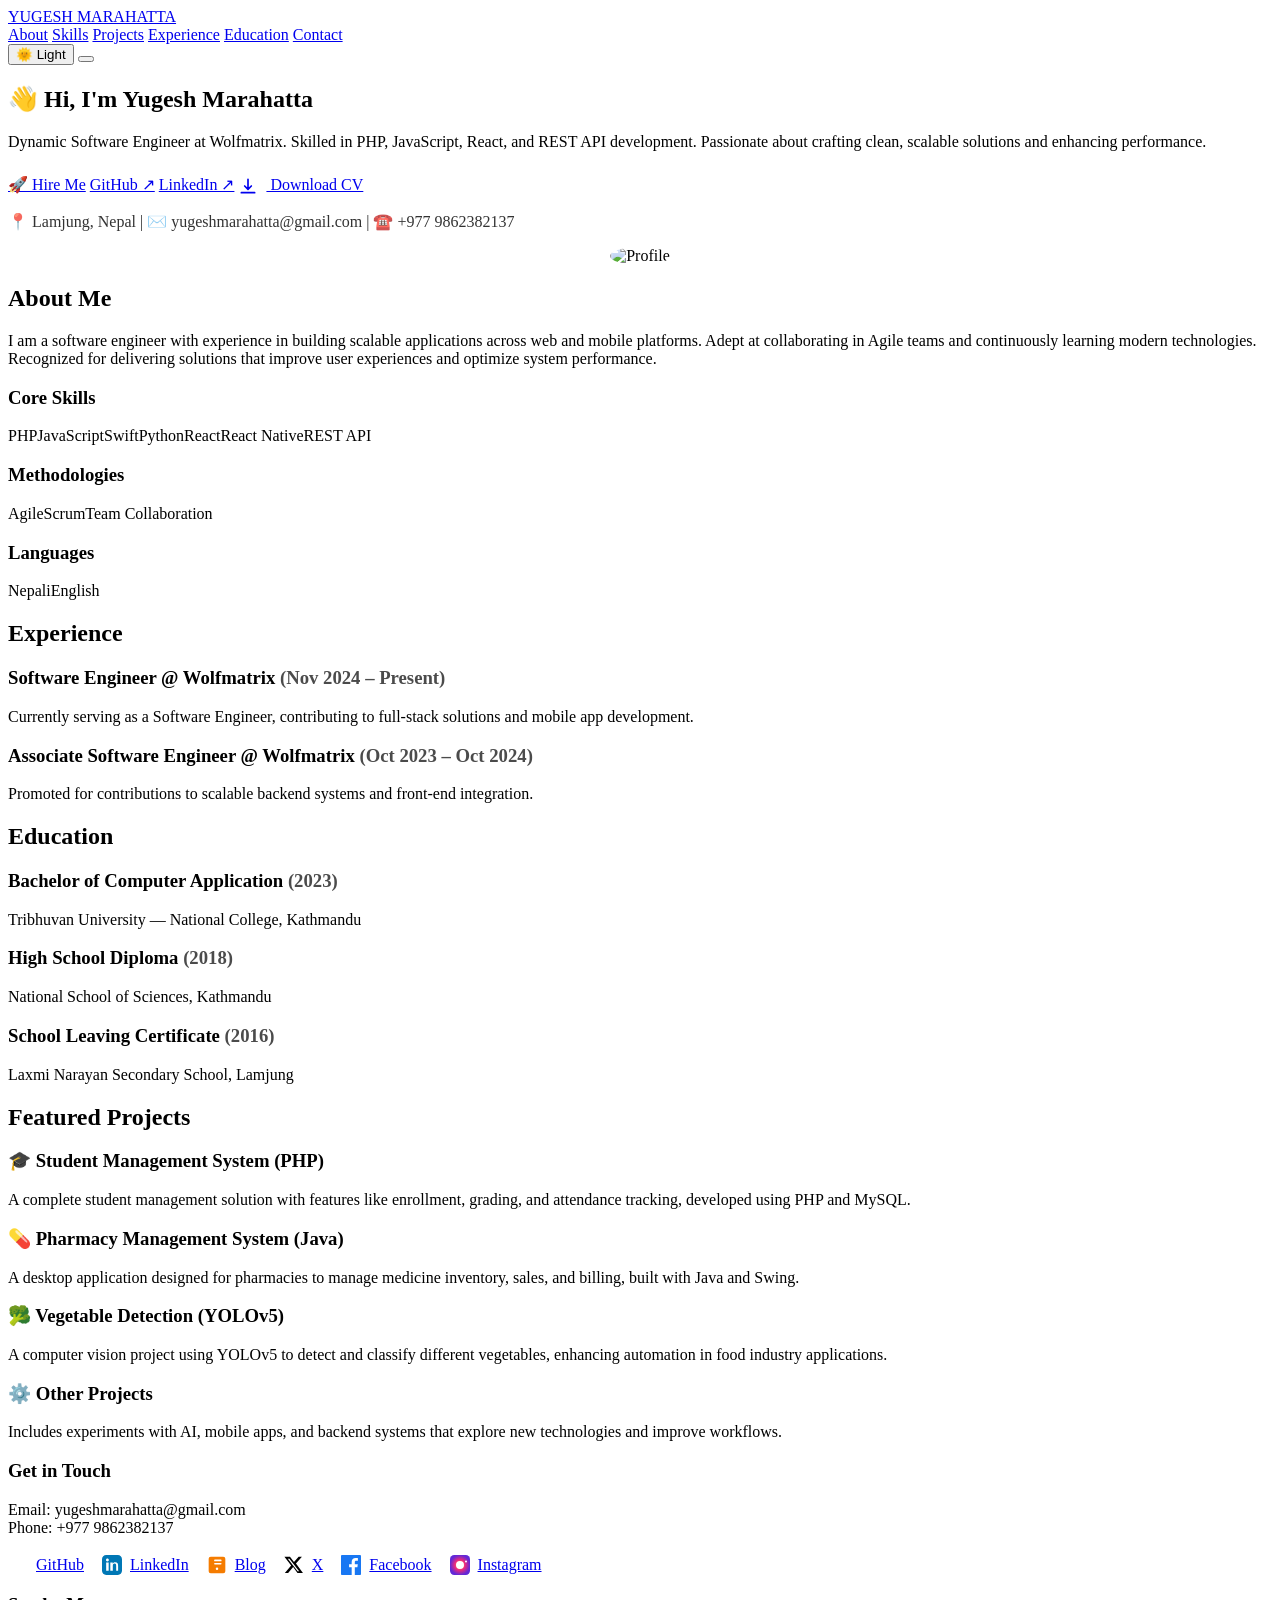
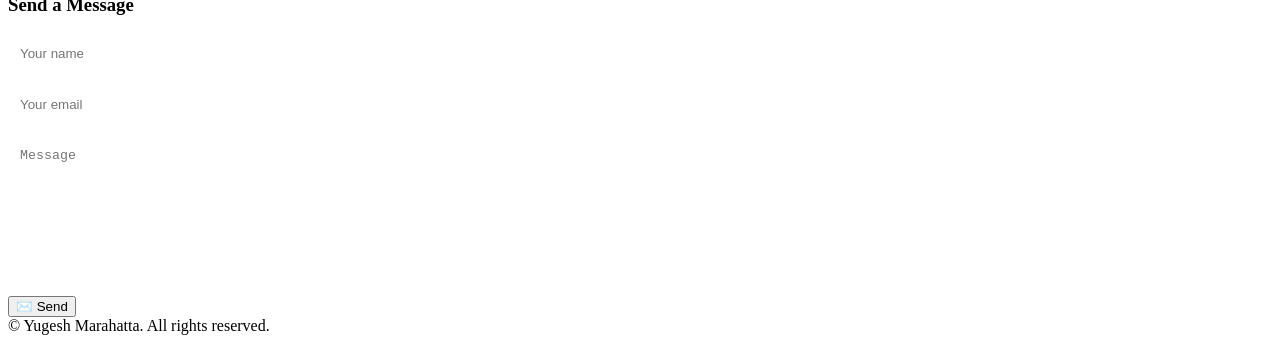
==== index.html @ e6e0b8db "CV adn Github changes" ====
<!DOCTYPE html>
<html lang="en">
<head>
  <meta charset="UTF-8" />
  <meta name="viewport" content="width=device-width, initial-scale=1" />
  <title>Yugesh Marahatta — Software Engineer</title>
  <meta name="description" content="Portfolio of Yugesh Marahatta, Full‑Stack Software Engineer from Nepal. Showcasing skills, experience, projects, and achievements." />
  <link href="assets/css/style.css" rel="stylesheet">
  <link rel="icon" href="assets/img/favicon.png" type="image/png">
  <style>
    .github-icon path {
      fill: white;
    }
    body.light .github-icon path {
      fill: #181717;
    }
  </style>
  <link href="https://fonts.googleapis.com/css2?family=Poppins:wght@400;600;700;800&display=swap" rel="stylesheet">
</head>
<body>
  <header>
    <div class="container nav">
      <a class="brand" href="#home">YUGESH<span> MARAHATTA</span></a>
      <nav id="mainNav">
        <a href="#about">About</a>
        <a href="#skills">Skills</a>
        <a href="#projects">Projects</a>
        <a href="#experience">Experience</a>
        <a href="#education">Education</a>
        <a href="#contact">Contact</a>
      </nav>
      <button id="modeToggle" class="toggle-btn"><span id="modeIcon">🌞</span> <span id="modeLabel">Light</span></button>
      <button id="hamburger" class="hamburger" aria-label="Menu">
        <span></span><span></span><span></span>
      </button>
    </div>
  </header>

  <!-- HERO -->
  <section id="home">
    <div class="container grid cols-2">
      <div class="reveal">
        <h1><span class="wave">👋</span> Hi, I'm <span style="color:var(--primary)">Yugesh Marahatta</span></h1>
          <p class="lead">Dynamic Software Engineer at Wolfmatrix. Skilled in PHP, JavaScript, React, and REST API development. Passionate about crafting clean, scalable solutions and enhancing performance.</p>
          <div style="margin-top:24px">
            <a class="btn" href="#contact">🚀 Hire Me</a>
            <a class="btn outline" href="https://github.com/yugeshmarahatta" target="_blank">GitHub ↗</a>
            <a class="btn outline" href="https://www.linkedin.com/in/yugesh-marahatta-84b427201" target="_blank">LinkedIn ↗</a>
              <a class="btn download-cv" href="assets/Yugesh_Marahatta_CV.pdf" target="_blank" rel="noopener noreferrer">
                  <svg width="20" height="20" viewBox="0 0 24 24" fill="none" style="margin-right:8px;vertical-align:middle;" xmlns="http://www.w3.org/2000/svg"><path d="M12 16V4M12 16L8 12M12 16L16 12M4 20H20" stroke="currentColor" stroke-width="2" stroke-linecap="round" stroke-linejoin="round"/></svg>
                  Download CV
                </a>
          </div>
          <p style="margin-top:16px;opacity:.8">📍 Lamjung, Nepal | ✉️ yugeshmarahatta@gmail.com | ☎️ +977 9862382137</p>
        </div>
        <div class="reveal float" style="align-self:center;text-align:center">
          <img src="assets/img/yugesh_pp.png" alt="Profile" style="border-radius:50%;max-width:260px">
        </div>
      </div>
    </section>
    <!-- ABOUT -->
    <section id="about" class="alt reveal">
      <div class="container">
        <h2>About Me</h2>
        <p>I am a software engineer with experience in building scalable applications across web and mobile platforms. Adept at collaborating in Agile teams and continuously learning modern technologies. Recognized for delivering solutions that improve user experiences and optimize system performance.</p>
      </div>
    </section>
    <!-- SKILLS -->
    <section id="skills" class="reveal">
      <div class="container grid cols-3">
        <div class="card pad">
          <h3>Core Skills</h3>
          <p><span class="chip">PHP</span><span class="chip">JavaScript</span><span class="chip">Swift</span><span class="chip">Python</span><span class="chip">React</span><span class="chip">React Native</span><span class="chip">REST API</span></p>
        </div>
        <div class="card pad">
          <h3>Methodologies</h3>
          <p><span class="chip">Agile</span><span class="chip">Scrum</span><span class="chip">Team Collaboration</span></p>
        </div>
        <div class="card pad">
          <h3>Languages</h3>
          <p><span class="chip">Nepali</span><span class="chip">English</span></p>
        </div>
      </div>
    </section>
    <!-- EXPERIENCE -->
    <section id="experience" class="reveal">
      <div class="container">
        <h2>Experience</h2>
        <div class="timeline">
          <div class="titem card pad">
            <h3>Software Engineer @ Wolfmatrix <span style="opacity:.7">(Nov 2024 – Present)</span></h3>
            <p>Currently serving as a Software Engineer, contributing to full‑stack solutions and mobile app development.</p>
          </div>
          <div class="titem card pad">
            <h3>Associate Software Engineer @ Wolfmatrix <span style="opacity:.7">(Oct 2023 – Oct 2024)</span></h3>
            <p>Promoted for contributions to scalable backend systems and front‑end integration.</p>
          </div>
        </div>
      </div>
    </section>
    <!-- EDUCATION -->
    <section id="education" class="alt reveal">
      <div class="container">
        <h2>Education</h2>
        <div class="timeline">
          <div class="titem card pad">
            <h3>Bachelor of Computer Application <span style="opacity:.7">(2023)</span></h3>
            <p>Tribhuvan University — National College, Kathmandu</p>
          </div>
          <div class="titem card pad">
            <h3>High School Diploma <span style="opacity:.7">(2018)</span></h3>
            <p>National School of Sciences, Kathmandu</p>
          </div>
          <div class="titem card pad">
            <h3>School Leaving Certificate <span style="opacity:.7">(2016)</span></h3>
            <p>Laxmi Narayan Secondary School, Lamjung</p>
          </div>
        </div>
      </div>
    </section>
    <!-- PROJECTS -->
    <section id="projects" class="alt reveal">
      <div class="container">
        <h2>Featured Projects</h2>
        <div class="grid cols-2">
          <div class="card pad">
            <h3>🎓 Student Management System (PHP)</h3>
            <p>A complete student management solution with features like enrollment, grading, and attendance tracking, developed using PHP and MySQL.</p>
          </div>
          <div class="card pad">
            <h3>💊 Pharmacy Management System (Java)</h3>
            <p>A desktop application designed for pharmacies to manage medicine inventory, sales, and billing, built with Java and Swing.</p>
          </div>
          <div class="card pad">
            <h3>🥦 Vegetable Detection (YOLOv5)</h3>
            <p>A computer vision project using YOLOv5 to detect and classify different vegetables, enhancing automation in food industry applications.</p>
          </div>
          <div class="card pad">
            <h3>⚙️ Other Projects</h3>
            <p>Includes experiments with AI, mobile apps, and backend systems that explore new technologies and improve workflows.</p>
          </div>
        </div>
      </div>
    </section>
    <!-- CONTACT -->
    <section id="contact" class="reveal">
      <div class="container grid cols-2">
        <div class="card pad">
          <h3>Get in Touch</h3>
          <p>Email: yugeshmarahatta@gmail.com<br/>Phone: +977 9862382137</p>
          <p style="margin:18px 0;display:flex;flex-wrap:wrap;gap:18px 18px;justify-content:flex-start;">
            <a class="btn outline" href="https://github.com/yugeshmarahatta" target="_blank" style="display:inline-flex;align-items:center;"><svg class="github-icon" width="20" height="20" viewBox="0 0 24 24" fill="none" style="margin-right:8px;" xmlns="http://www.w3.org/2000/svg"><path d="M12 2C6.477 2 2 6.484 2 12.012c0 4.425 2.865 8.18 6.839 9.504.5.092.682-.217.682-.483 0-.237-.009-.868-.013-1.703-2.782.605-3.37-1.342-3.37-1.342-.454-1.155-1.11-1.463-1.11-1.463-.908-.62.069-.608.069-.608 1.004.07 1.532 1.032 1.532 1.032.892 1.53 2.341 1.088 2.91.832.091-.646.35-1.088.636-1.339-2.221-.253-4.555-1.113-4.555-4.951 0-1.093.39-1.988 1.029-2.688-.103-.254-.446-1.274.098-2.656 0 0 .84-.27 2.75 1.025A9.564 9.564 0 0 1 12 6.844c.85.004 1.705.115 2.504.337 1.909-1.295 2.747-1.025 2.747-1.025.546 1.382.202 2.402.1 2.656.64.7 1.028 1.595 1.028 2.688 0 3.847-2.337 4.695-4.566 4.944.359.309.678.92.678 1.855 0 1.339-.012 2.421-.012 2.751 0 .268.18.579.688.481C19.138 20.188 22 16.437 22 12.012 22 6.484 17.523 2 12 2z"/></svg>GitHub</a>
            <a class="btn outline" href="https://linkedin.com/in/yugesh-marahatta-84b427201" target="_blank" style="display:inline-flex;align-items:center;"><svg width="20" height="20" viewBox="0 0 24 24" fill="none" style="margin-right:8px;" xmlns="http://www.w3.org/2000/svg"><path d="M19 0h-14c-2.761 0-5 2.239-5 5v14c0 2.761 2.239 5 5 5h14c2.761 0 5-2.239 5-5v-14c0-2.761-2.239-5-5-5zm-11 19h-3v-10h3v10zm-1.5-11.268c-.966 0-1.75-.784-1.75-1.75s.784-1.75 1.75-1.75 1.75.784 1.75 1.75-.784 1.75-1.75 1.75zm13.5 11.268h-3v-5.604c0-1.337-.026-3.063-1.867-3.063-1.868 0-2.154 1.459-2.154 2.967v5.7h-3v-10h2.881v1.367h.041c.401-.761 1.379-1.563 2.838-1.563 3.036 0 3.6 2.001 3.6 4.601v5.595z" fill="#0077B5"/></svg>LinkedIn</a>
            <a class="btn outline" href="https://yugeshmarahatta.blogspot.com" target="_blank" style="display:inline-flex;align-items:center;"><svg width="20" height="20" viewBox="0 0 24 24" fill="none" style="margin-right:8px;" xmlns="http://www.w3.org/2000/svg"><path d="M19.5 2h-15A2.5 2.5 0 0 0 2 4.5v15A2.5 2.5 0 0 0 4.5 22h15a2.5 2.5 0 0 0 2.5-2.5v-15A2.5 2.5 0 0 0 19.5 2zm-7.5 16a1.5 1.5 0 1 1 0-3 1.5 1.5 0 0 1 0 3zm4.5-6.5h-7a1 1 0 0 1 0-2h7a1 1 0 0 1 0 2zm0-4h-7a1 1 0 0 1 0-2h7a1 1 0 0 1 0 2z" fill="#F57C00"/></svg>Blog</a>
            <a class="btn outline" href="https://x.com/YugeshMarahatt2" target="_blank" style="display:inline-flex;align-items:center;"><svg width="20" height="20" viewBox="0 0 24 24" fill="none" style="margin-right:8px;" xmlns="http://www.w3.org/2000/svg"><path d="M17.53 2H21.5L14.36 10.29L22.75 21.5H16.18L10.98 14.47L4.97 21.5H1L8.57 12.67L0.5 2H7.18L12.01 8.47L17.53 2ZM16.36 19.57H18.18L6.5 4.43H4.57L16.36 19.57Z" fill="#000"/></svg>X</a>
            <a class="btn outline" href="https://www.facebook.com/yougesh.marahatta.1/" target="_blank" style="display:inline-flex;align-items:center;"><svg width="20" height="20" viewBox="0 0 24 24" fill="none" style="margin-right:8px;" xmlns="http://www.w3.org/2000/svg"><path d="M22.675 0h-21.35C.595 0 0 .592 0 1.326v21.348C0 23.408.595 24 1.326 24H12.82v-9.294H9.692v-3.622h3.128V8.413c0-3.1 1.893-4.788 4.659-4.788 1.325 0 2.463.099 2.797.143v3.24l-1.918.001c-1.504 0-1.797.715-1.797 1.763v2.313h3.587l-.467 3.622h-3.12V24h6.116C23.405 24 24 23.408 24 22.674V1.326C24 .592 23.405 0 22.675 0z" fill="#1877F3"/></svg>Facebook</a>
            <a class="btn outline" href="https://www.instagram.com/yugesh.marahatta/" target="_blank" style="display:inline-flex;align-items:center;"><svg width="20" height="20" viewBox="0 0 24 24" fill="none" style="margin-right:8px;" xmlns="http://www.w3.org/2000/svg"><radialGradient id="insta-gradient" cx="0.5" cy="0.5" r="0.5" fx="0.5" fy="0.5"><stop offset="0%" stop-color="#f9ce34"/><stop offset="50%" stop-color="#ee2a7b"/><stop offset="100%" stop-color="#6228d7"/></radialGradient><rect width="24" height="24" rx="5" fill="url(#insta-gradient)"/><path d="M12 7.2A4.8 4.8 0 1 0 12 16.8A4.8 4.8 0 1 0 12 7.2ZM19.2 6.6A1.2 1.2 0 1 0 19.2 9A1.2 1.2 0 1 0 19.2 6.6Z" fill="#fff"/></svg>Instagram</a>
          </p>
        </div>
        <div class="card pad">
          <h3>Send a Message</h3>
          <form id="contactForm">
            <input id="name" placeholder="Your name" required style="margin-bottom:12px;width:100%;padding:12px;border-radius:10px;border:none" />
            <input id="email" type="email" placeholder="Your email" required style="margin-bottom:12px;width:100%;padding:12px;border-radius:10px;border:none" />
            <textarea id="message" placeholder="Message" required style="width:100%;min-height:120px;padding:12px;border-radius:10px;border:none"></textarea>
            <button class="btn" type="submit" style="margin-top:12px">✉️ Send</button>
          </form>
        </div>
      </div>
    </section>
        </form>
      </div>
    </div>
  </section>

  <footer>
    <div>© Yugesh Marahatta. All rights reserved.</div>
  </footer>

  <script src="assets/js/main.js"></script>
</body>
</html>
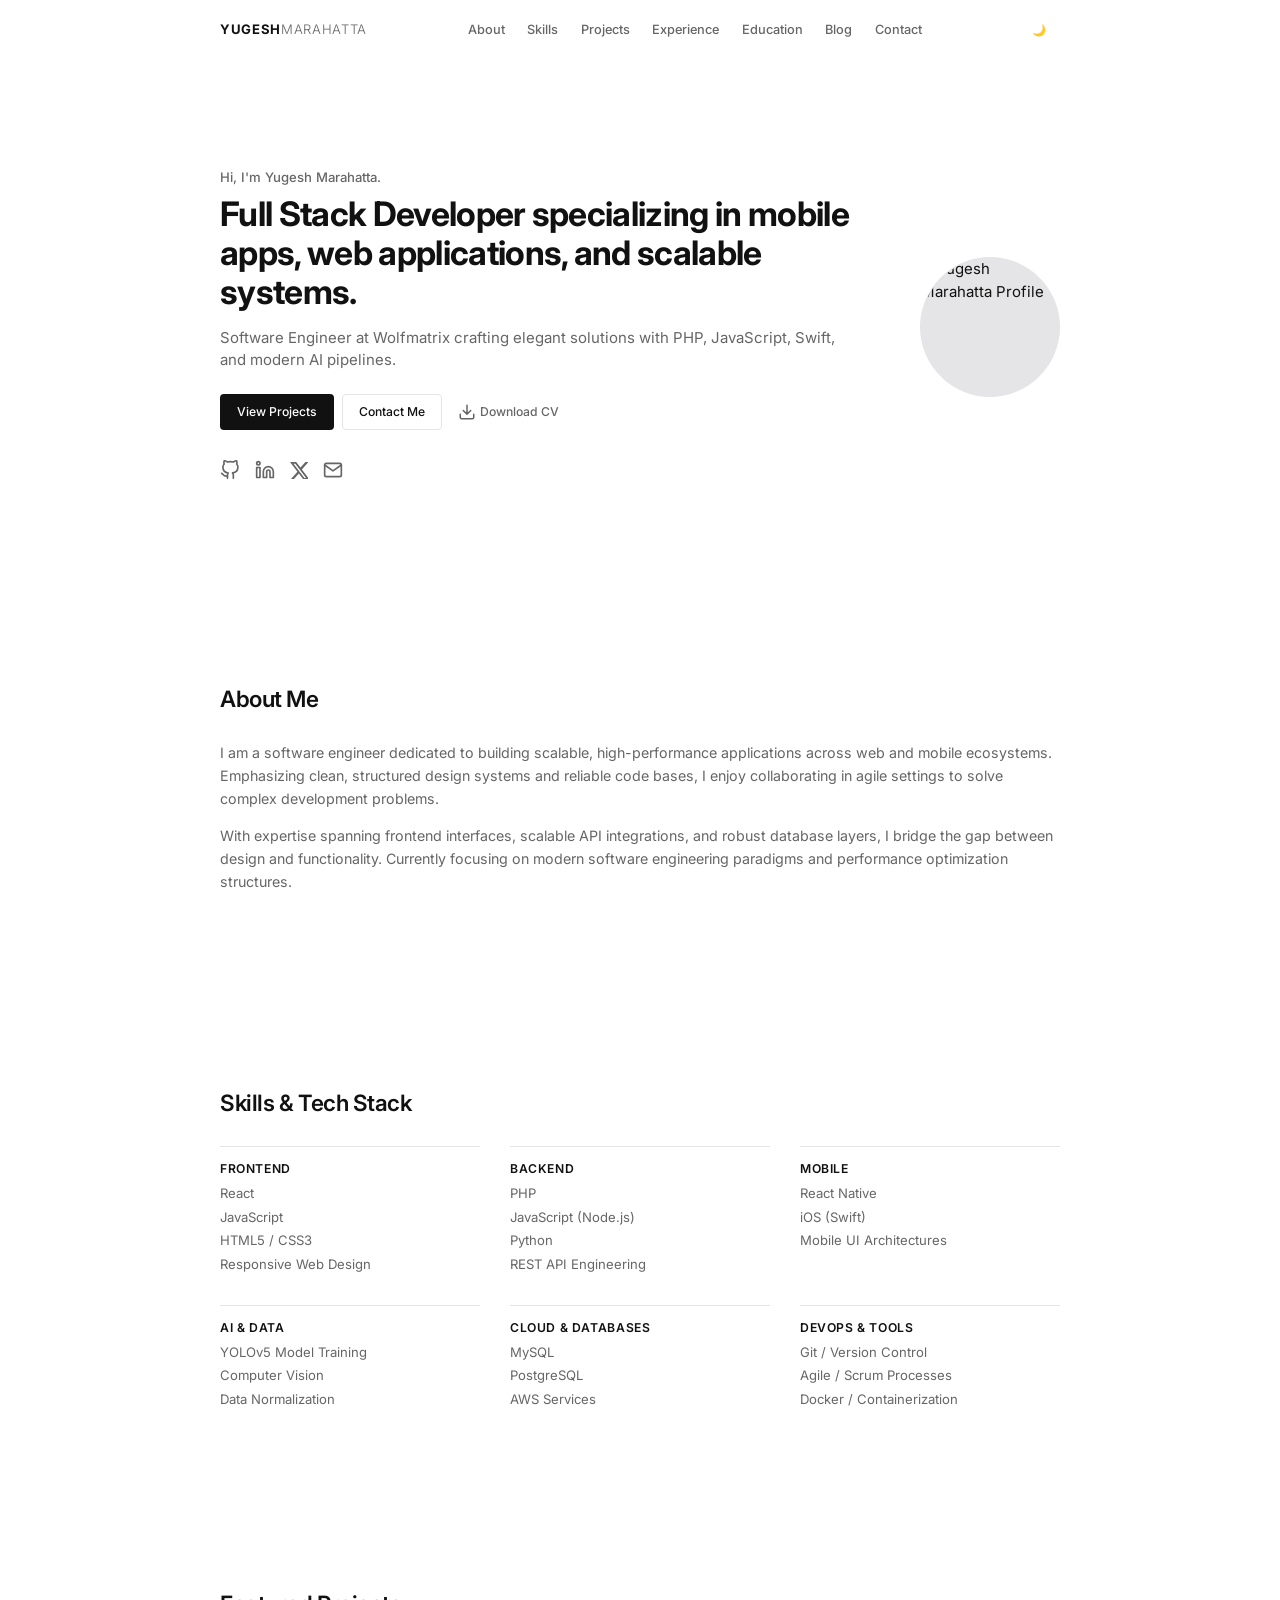
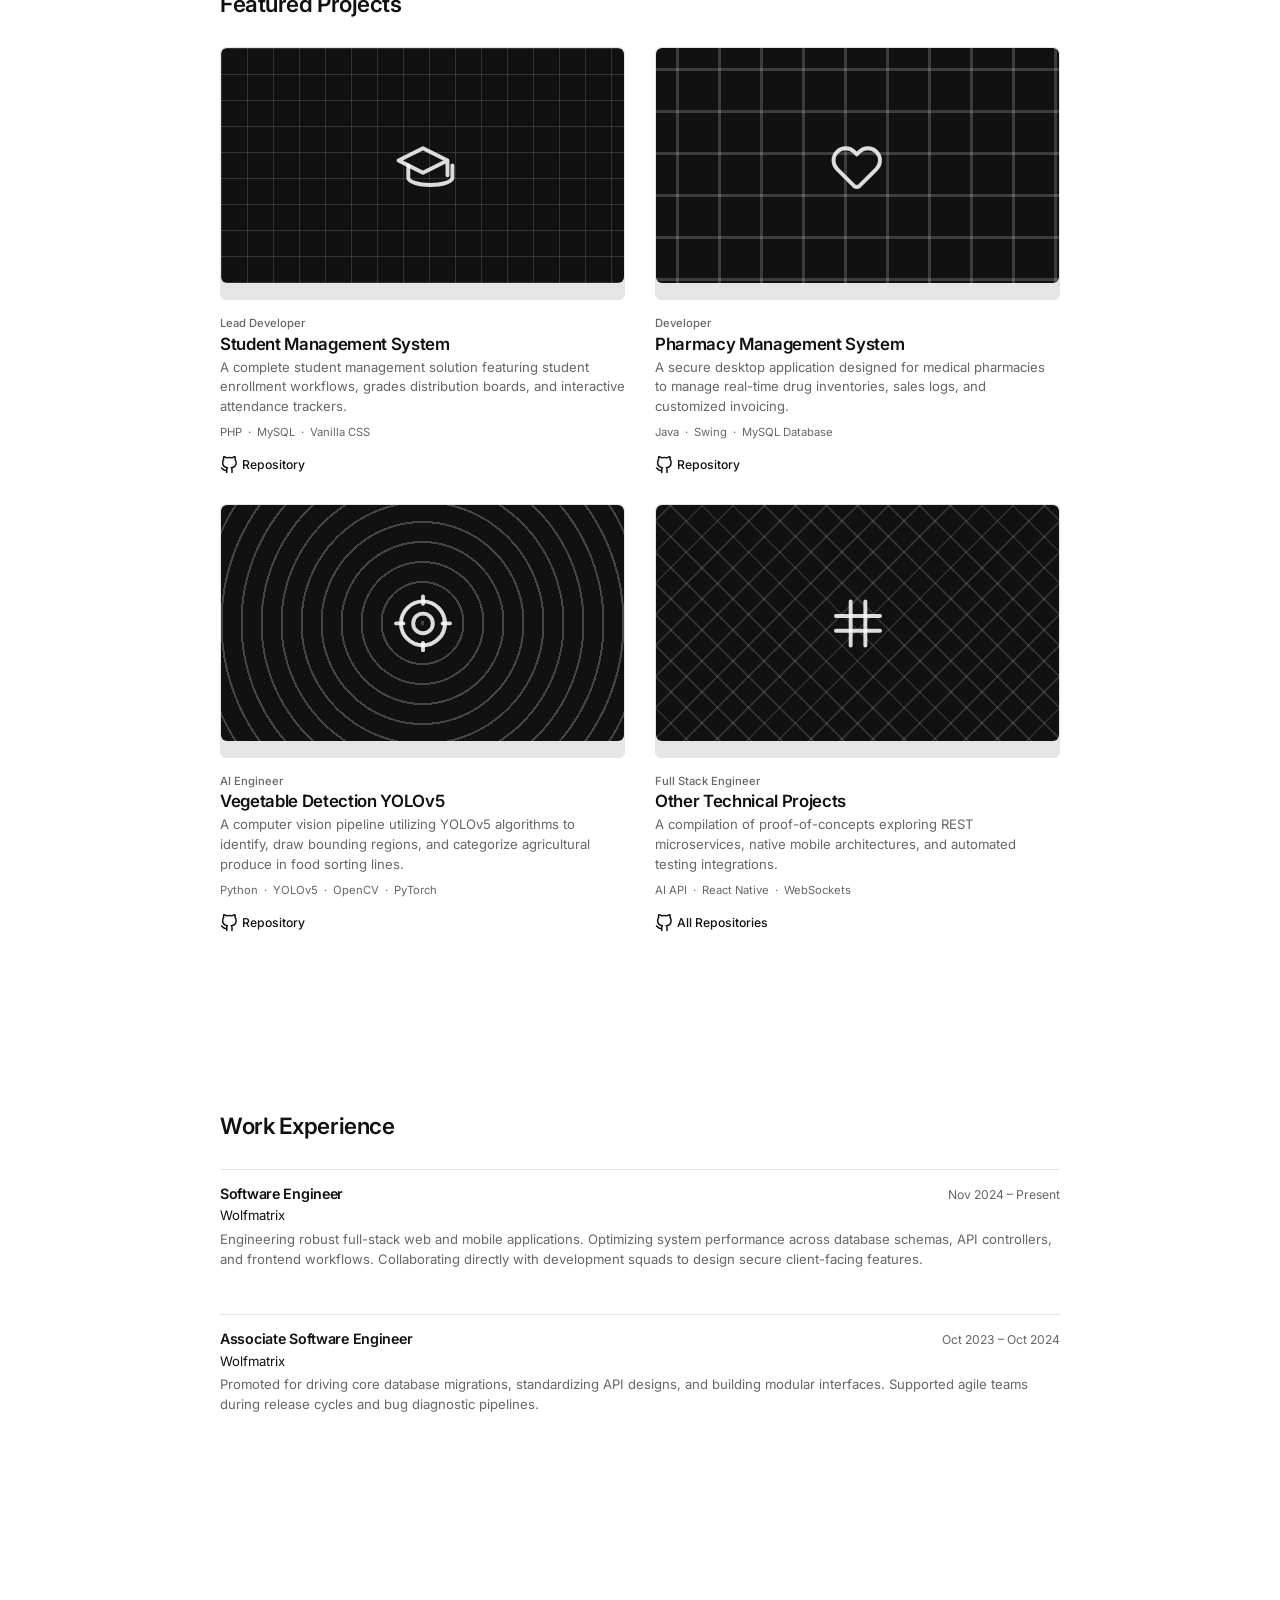
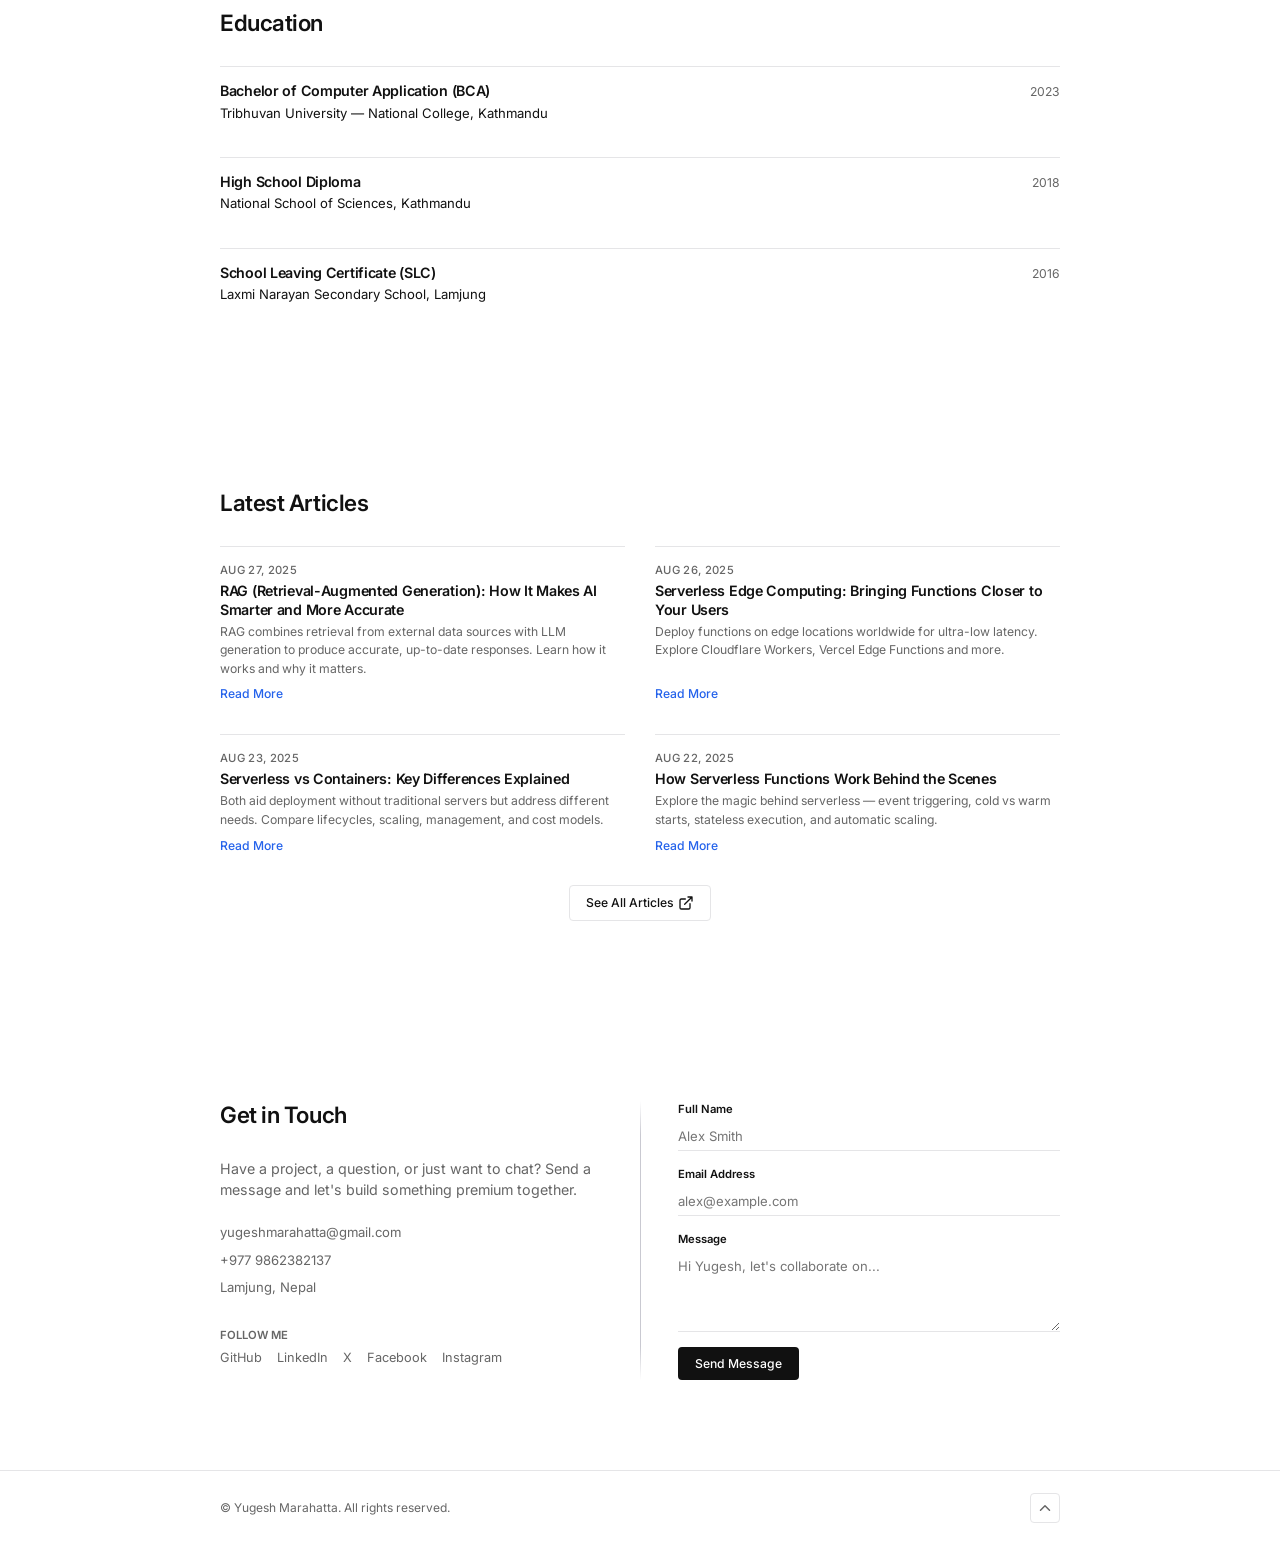
==== commit 840ce374: "V2" ====
--- a/index.html
+++ b/index.html
@@ -1,182 +1,642 @@
-<!DOCTYPE html>
-<html lang="en">
-<head>
-  <meta charset="UTF-8" />
-  <meta name="viewport" content="width=device-width, initial-scale=1" />
-  <title>Yugesh Marahatta — Software Engineer</title>
-  <meta name="description" content="Portfolio of Yugesh Marahatta, Full‑Stack Software Engineer from Nepal. Showcasing skills, experience, projects, and achievements." />
-  <link href="assets/css/style.css" rel="stylesheet">
-  <link rel="icon" href="assets/img/favicon.png" type="image/png">
-  <style>
-    .github-icon path {
-      fill: white;
-    }
-    body.light .github-icon path {
-      fill: #181717;
-    }
-  </style>
-  <link href="https://fonts.googleapis.com/css2?family=Poppins:wght@400;600;700;800&display=swap" rel="stylesheet">
-</head>
-<body>
-  <header>
-    <div class="container nav">
-      <a class="brand" href="#home">YUGESH<span> MARAHATTA</span></a>
-      <nav id="mainNav">
-        <a href="#about">About</a>
-        <a href="#skills">Skills</a>
-        <a href="#projects">Projects</a>
-        <a href="#experience">Experience</a>
-        <a href="#education">Education</a>
-        <a href="#contact">Contact</a>
-      </nav>
-      <button id="modeToggle" class="toggle-btn"><span id="modeIcon">🌞</span> <span id="modeLabel">Light</span></button>
-      <button id="hamburger" class="hamburger" aria-label="Menu">
-        <span></span><span></span><span></span>
-      </button>
-    </div>
-  </header>
-
-  <!-- HERO -->
-  <section id="home">
-    <div class="container grid cols-2">
-      <div class="reveal">
-        <h1><span class="wave">👋</span> Hi, I'm <span style="color:var(--primary)">Yugesh Marahatta</span></h1>
-          <p class="lead">Dynamic Software Engineer at Wolfmatrix. Skilled in PHP, JavaScript, React, and REST API development. Passionate about crafting clean, scalable solutions and enhancing performance.</p>
-          <div style="margin-top:24px">
-            <a class="btn" href="#contact">🚀 Hire Me</a>
-            <a class="btn outline" href="https://github.com/yugeshmarahatta" target="_blank">GitHub ↗</a>
-            <a class="btn outline" href="https://www.linkedin.com/in/yugesh-marahatta-84b427201" target="_blank">LinkedIn ↗</a>
-              <a class="btn download-cv" href="assets/Yugesh_Marahatta_CV.pdf" target="_blank" rel="noopener noreferrer">
-                  <svg width="20" height="20" viewBox="0 0 24 24" fill="none" style="margin-right:8px;vertical-align:middle;" xmlns="http://www.w3.org/2000/svg"><path d="M12 16V4M12 16L8 12M12 16L16 12M4 20H20" stroke="currentColor" stroke-width="2" stroke-linecap="round" stroke-linejoin="round"/></svg>
-                  Download CV
-                </a>
-          </div>
-          <p style="margin-top:16px;opacity:.8">📍 Lamjung, Nepal | ✉️ yugeshmarahatta@gmail.com | ☎️ +977 9862382137</p>
-        </div>
-        <div class="reveal float" style="align-self:center;text-align:center">
-          <img src="assets/img/yugesh_pp.png" alt="Profile" style="border-radius:50%;max-width:260px">
-        </div>
-      </div>
-    </section>
-    <!-- ABOUT -->
-    <section id="about" class="alt reveal">
-      <div class="container">
-        <h2>About Me</h2>
-        <p>I am a software engineer with experience in building scalable applications across web and mobile platforms. Adept at collaborating in Agile teams and continuously learning modern technologies. Recognized for delivering solutions that improve user experiences and optimize system performance.</p>
-      </div>
-    </section>
-    <!-- SKILLS -->
-    <section id="skills" class="reveal">
-      <div class="container grid cols-3">
-        <div class="card pad">
-          <h3>Core Skills</h3>
-          <p><span class="chip">PHP</span><span class="chip">JavaScript</span><span class="chip">Swift</span><span class="chip">Python</span><span class="chip">React</span><span class="chip">React Native</span><span class="chip">REST API</span></p>
-        </div>
-        <div class="card pad">
-          <h3>Methodologies</h3>
-          <p><span class="chip">Agile</span><span class="chip">Scrum</span><span class="chip">Team Collaboration</span></p>
-        </div>
-        <div class="card pad">
-          <h3>Languages</h3>
-          <p><span class="chip">Nepali</span><span class="chip">English</span></p>
-        </div>
-      </div>
-    </section>
-    <!-- EXPERIENCE -->
-    <section id="experience" class="reveal">
-      <div class="container">
-        <h2>Experience</h2>
-        <div class="timeline">
-          <div class="titem card pad">
-            <h3>Software Engineer @ Wolfmatrix <span style="opacity:.7">(Nov 2024 – Present)</span></h3>
-            <p>Currently serving as a Software Engineer, contributing to full‑stack solutions and mobile app development.</p>
-          </div>
-          <div class="titem card pad">
-            <h3>Associate Software Engineer @ Wolfmatrix <span style="opacity:.7">(Oct 2023 – Oct 2024)</span></h3>
-            <p>Promoted for contributions to scalable backend systems and front‑end integration.</p>
-          </div>
-        </div>
-      </div>
-    </section>
-    <!-- EDUCATION -->
-    <section id="education" class="alt reveal">
-      <div class="container">
-        <h2>Education</h2>
-        <div class="timeline">
-          <div class="titem card pad">
-            <h3>Bachelor of Computer Application <span style="opacity:.7">(2023)</span></h3>
-            <p>Tribhuvan University — National College, Kathmandu</p>
-          </div>
-          <div class="titem card pad">
-            <h3>High School Diploma <span style="opacity:.7">(2018)</span></h3>
-            <p>National School of Sciences, Kathmandu</p>
-          </div>
-          <div class="titem card pad">
-            <h3>School Leaving Certificate <span style="opacity:.7">(2016)</span></h3>
-            <p>Laxmi Narayan Secondary School, Lamjung</p>
-          </div>
-        </div>
-      </div>
-    </section>
-    <!-- PROJECTS -->
-    <section id="projects" class="alt reveal">
-      <div class="container">
-        <h2>Featured Projects</h2>
-        <div class="grid cols-2">
-          <div class="card pad">
-            <h3>🎓 Student Management System (PHP)</h3>
-            <p>A complete student management solution with features like enrollment, grading, and attendance tracking, developed using PHP and MySQL.</p>
-          </div>
-          <div class="card pad">
-            <h3>💊 Pharmacy Management System (Java)</h3>
-            <p>A desktop application designed for pharmacies to manage medicine inventory, sales, and billing, built with Java and Swing.</p>
-          </div>
-          <div class="card pad">
-            <h3>🥦 Vegetable Detection (YOLOv5)</h3>
-            <p>A computer vision project using YOLOv5 to detect and classify different vegetables, enhancing automation in food industry applications.</p>
-          </div>
-          <div class="card pad">
-            <h3>⚙️ Other Projects</h3>
-            <p>Includes experiments with AI, mobile apps, and backend systems that explore new technologies and improve workflows.</p>
-          </div>
-        </div>
-      </div>
-    </section>
-    <!-- CONTACT -->
-    <section id="contact" class="reveal">
-      <div class="container grid cols-2">
-        <div class="card pad">
-          <h3>Get in Touch</h3>
-          <p>Email: yugeshmarahatta@gmail.com<br/>Phone: +977 9862382137</p>
-          <p style="margin:18px 0;display:flex;flex-wrap:wrap;gap:18px 18px;justify-content:flex-start;">
-            <a class="btn outline" href="https://github.com/yugeshmarahatta" target="_blank" style="display:inline-flex;align-items:center;"><svg class="github-icon" width="20" height="20" viewBox="0 0 24 24" fill="none" style="margin-right:8px;" xmlns="http://www.w3.org/2000/svg"><path d="M12 2C6.477 2 2 6.484 2 12.012c0 4.425 2.865 8.18 6.839 9.504.5.092.682-.217.682-.483 0-.237-.009-.868-.013-1.703-2.782.605-3.37-1.342-3.37-1.342-.454-1.155-1.11-1.463-1.11-1.463-.908-.62.069-.608.069-.608 1.004.07 1.532 1.032 1.532 1.032.892 1.53 2.341 1.088 2.91.832.091-.646.35-1.088.636-1.339-2.221-.253-4.555-1.113-4.555-4.951 0-1.093.39-1.988 1.029-2.688-.103-.254-.446-1.274.098-2.656 0 0 .84-.27 2.75 1.025A9.564 9.564 0 0 1 12 6.844c.85.004 1.705.115 2.504.337 1.909-1.295 2.747-1.025 2.747-1.025.546 1.382.202 2.402.1 2.656.64.7 1.028 1.595 1.028 2.688 0 3.847-2.337 4.695-4.566 4.944.359.309.678.92.678 1.855 0 1.339-.012 2.421-.012 2.751 0 .268.18.579.688.481C19.138 20.188 22 16.437 22 12.012 22 6.484 17.523 2 12 2z"/></svg>GitHub</a>
-            <a class="btn outline" href="https://linkedin.com/in/yugesh-marahatta-84b427201" target="_blank" style="display:inline-flex;align-items:center;"><svg width="20" height="20" viewBox="0 0 24 24" fill="none" style="margin-right:8px;" xmlns="http://www.w3.org/2000/svg"><path d="M19 0h-14c-2.761 0-5 2.239-5 5v14c0 2.761 2.239 5 5 5h14c2.761 0 5-2.239 5-5v-14c0-2.761-2.239-5-5-5zm-11 19h-3v-10h3v10zm-1.5-11.268c-.966 0-1.75-.784-1.75-1.75s.784-1.75 1.75-1.75 1.75.784 1.75 1.75-.784 1.75-1.75 1.75zm13.5 11.268h-3v-5.604c0-1.337-.026-3.063-1.867-3.063-1.868 0-2.154 1.459-2.154 2.967v5.7h-3v-10h2.881v1.367h.041c.401-.761 1.379-1.563 2.838-1.563 3.036 0 3.6 2.001 3.6 4.601v5.595z" fill="#0077B5"/></svg>LinkedIn</a>
-            <a class="btn outline" href="https://yugeshmarahatta.blogspot.com" target="_blank" style="display:inline-flex;align-items:center;"><svg width="20" height="20" viewBox="0 0 24 24" fill="none" style="margin-right:8px;" xmlns="http://www.w3.org/2000/svg"><path d="M19.5 2h-15A2.5 2.5 0 0 0 2 4.5v15A2.5 2.5 0 0 0 4.5 22h15a2.5 2.5 0 0 0 2.5-2.5v-15A2.5 2.5 0 0 0 19.5 2zm-7.5 16a1.5 1.5 0 1 1 0-3 1.5 1.5 0 0 1 0 3zm4.5-6.5h-7a1 1 0 0 1 0-2h7a1 1 0 0 1 0 2zm0-4h-7a1 1 0 0 1 0-2h7a1 1 0 0 1 0 2z" fill="#F57C00"/></svg>Blog</a>
-            <a class="btn outline" href="https://x.com/YugeshMarahatt2" target="_blank" style="display:inline-flex;align-items:center;"><svg width="20" height="20" viewBox="0 0 24 24" fill="none" style="margin-right:8px;" xmlns="http://www.w3.org/2000/svg"><path d="M17.53 2H21.5L14.36 10.29L22.75 21.5H16.18L10.98 14.47L4.97 21.5H1L8.57 12.67L0.5 2H7.18L12.01 8.47L17.53 2ZM16.36 19.57H18.18L6.5 4.43H4.57L16.36 19.57Z" fill="#000"/></svg>X</a>
-            <a class="btn outline" href="https://www.facebook.com/yougesh.marahatta.1/" target="_blank" style="display:inline-flex;align-items:center;"><svg width="20" height="20" viewBox="0 0 24 24" fill="none" style="margin-right:8px;" xmlns="http://www.w3.org/2000/svg"><path d="M22.675 0h-21.35C.595 0 0 .592 0 1.326v21.348C0 23.408.595 24 1.326 24H12.82v-9.294H9.692v-3.622h3.128V8.413c0-3.1 1.893-4.788 4.659-4.788 1.325 0 2.463.099 2.797.143v3.24l-1.918.001c-1.504 0-1.797.715-1.797 1.763v2.313h3.587l-.467 3.622h-3.12V24h6.116C23.405 24 24 23.408 24 22.674V1.326C24 .592 23.405 0 22.675 0z" fill="#1877F3"/></svg>Facebook</a>
-            <a class="btn outline" href="https://www.instagram.com/yugesh.marahatta/" target="_blank" style="display:inline-flex;align-items:center;"><svg width="20" height="20" viewBox="0 0 24 24" fill="none" style="margin-right:8px;" xmlns="http://www.w3.org/2000/svg"><radialGradient id="insta-gradient" cx="0.5" cy="0.5" r="0.5" fx="0.5" fy="0.5"><stop offset="0%" stop-color="#f9ce34"/><stop offset="50%" stop-color="#ee2a7b"/><stop offset="100%" stop-color="#6228d7"/></radialGradient><rect width="24" height="24" rx="5" fill="url(#insta-gradient)"/><path d="M12 7.2A4.8 4.8 0 1 0 12 16.8A4.8 4.8 0 1 0 12 7.2ZM19.2 6.6A1.2 1.2 0 1 0 19.2 9A1.2 1.2 0 1 0 19.2 6.6Z" fill="#fff"/></svg>Instagram</a>
-          </p>
-        </div>
-        <div class="card pad">
-          <h3>Send a Message</h3>
-          <form id="contactForm">
-            <input id="name" placeholder="Your name" required style="margin-bottom:12px;width:100%;padding:12px;border-radius:10px;border:none" />
-            <input id="email" type="email" placeholder="Your email" required style="margin-bottom:12px;width:100%;padding:12px;border-radius:10px;border:none" />
-            <textarea id="message" placeholder="Message" required style="width:100%;min-height:120px;padding:12px;border-radius:10px;border:none"></textarea>
-            <button class="btn" type="submit" style="margin-top:12px">✉️ Send</button>
-          </form>
-        </div>
-      </div>
-    </section>
-        </form>
-      </div>
-    </div>
-  </section>
-
-  <footer>
-    <div>© Yugesh Marahatta. All rights reserved.</div>
-  </footer>
-
-  <script src="assets/js/main.js"></script>
-</body>
-</html>
+<!DOCTYPE html>
+<html lang="en">
+<head>
+  <meta charset="UTF-8" />
+  <meta name="viewport" content="width=device-width, initial-scale=1" />
+  <title>Yugesh Marahatta — Full Stack Software Engineer</title>
+  
+  <!-- SEO Meta Tags -->
+  <meta name="description" content="Portfolio of Yugesh Marahatta, Full-Stack Software Engineer specializing in mobile apps, web applications, AI-powered solutions, and scalable backends." />
+  <meta name="keywords" content="Yugesh Marahatta, Software Engineer, Full Stack Developer, Wolfmatrix, PHP, React, iOS, Swift, Nepal" />
+  <meta name="author" content="Yugesh Marahatta" />
+  
+  <!-- Open Graph / Facebook -->
+  <meta property="og:type" content="website" />
+  <meta property="og:url" content="https://yugeshmarahatta.com.np/" />
+  <meta property="og:title" content="Yugesh Marahatta — Full Stack Software Engineer" />
+  <meta property="og:description" content="Portfolio of Yugesh Marahatta. Showcasing engineering expertise in building scalable mobile, web, and AI solutions." />
+  <meta property="og:image" content="assets/img/yugesh_pp.png" />
+
+  <!-- Twitter -->
+  <meta property="twitter:card" content="summary_large_image" />
+  <meta property="twitter:url" content="https://yugeshmarahatta.com.np/" />
+  <meta property="twitter:title" content="Yugesh Marahatta — Full Stack Software Engineer" />
+  <meta property="twitter:description" content="Portfolio of Yugesh Marahatta. Showcasing engineering expertise in building scalable mobile, web, and AI solutions." />
+  <meta property="twitter:image" content="assets/img/yugesh_pp.png" />
+
+  <link rel="icon" href="assets/img/favicon.png" type="image/png">
+  <link rel="preconnect" href="https://fonts.googleapis.com">
+  <link rel="preconnect" href="https://fonts.gstatic.com" crossorigin>
+  <link href="https://fonts.googleapis.com/css2?family=Inter:wght@400;500;600;700&display=swap" rel="stylesheet">
+  
+  <!-- Main Stylesheet -->
+  <link href="assets/css/style.css" rel="stylesheet">
+
+  <!-- Project card texture patterns (replace static preview images) -->
+  <style>
+    .project-pattern {
+      position: relative;
+      width: 100%;
+      aspect-ratio: 12 / 7;
+      border-radius: inherit;
+      overflow: hidden;
+      display: flex;
+      align-items: center;
+      justify-content: center;
+    }
+
+    .project-pattern svg {
+      position: relative;
+      z-index: 1;
+      width: 25%;
+      height: 25%;
+      max-width: 84px;
+      max-height: 84px;
+      stroke: rgba(255, 255, 255, 0.85);
+      fill: none;
+      stroke-width: 1.6;
+      stroke-linecap: round;
+      stroke-linejoin: round;
+    }
+
+    /* Student Management System — graph-paper grid, monochrome */
+    .pattern-grid {
+      background-color: #111111;
+      background-image:
+        linear-gradient(rgba(255, 255, 255, 0.14) 1px, transparent 1px),
+        linear-gradient(90deg, rgba(255, 255, 255, 0.14) 1px, transparent 1px);
+      background-size: 26px 26px, 26px 26px;
+    }
+
+    /* Pharmacy Management System — cross grid, monochrome */
+    .pattern-cross {
+      background-color: #111111;
+      background-image:
+        linear-gradient(rgba(255, 255, 255, 0.18) 3px, transparent 3px),
+        linear-gradient(90deg, rgba(255, 255, 255, 0.18) 3px, transparent 3px);
+      background-size: 42px 42px, 42px 42px;
+      background-position: 20px 20px, 20px 20px;
+    }
+
+    /* Vegetable Detection YOLOv5 — concentric target/scan rings, monochrome */
+    .pattern-target {
+      background-color: #111111;
+      background-image:
+        repeating-radial-gradient(circle at 50% 50%, rgba(255, 255, 255, 0.22) 0px, rgba(255, 255, 255, 0.22) 2px, transparent 2px, transparent 20px);
+      background-size: 100% 100%;
+    }
+
+    /* Other Technical Projects — diagonal circuit crosshatch, monochrome */
+    .pattern-circuit {
+      background-color: #111111;
+      background-image:
+        repeating-linear-gradient(45deg, rgba(255, 255, 255, 0.12) 0 2px, transparent 2px 22px),
+        repeating-linear-gradient(-45deg, rgba(255, 255, 255, 0.12) 0 2px, transparent 2px 22px);
+      background-size: 100% 100%, 100% 100%;
+    }
+
+    /* Contact section: divider between the info column and the form */
+    #contact .grid-contact {
+      display: grid;
+      grid-template-columns: 1fr auto 1fr;
+      align-items: stretch;
+      gap: 2.5rem;
+    }
+
+    #contact .contact-divider {
+      width: 1px;
+      align-self: stretch;
+      background: linear-gradient(to bottom, transparent, rgba(120, 120, 140, 0.4) 12%, rgba(120, 120, 140, 0.4) 88%, transparent);
+    }
+
+    @media (max-width: 860px) {
+      #contact .grid-contact {
+        grid-template-columns: 1fr;
+      }
+      #contact .contact-divider {
+        width: 100%;
+        height: 1px;
+        margin: 0.5rem 0 2rem;
+        background: linear-gradient(to right, transparent, rgba(120, 120, 140, 0.4) 12%, rgba(120, 120, 140, 0.4) 88%, transparent);
+      }
+    }
+  </style>
+
+  <!-- Theme Prevention Script (FOUC) -->
+  <meta name="color-scheme" content="light dark">
+  <script>
+    (function() {
+      const theme = localStorage.getItem("theme");
+      if (theme === "light") {
+        document.documentElement.classList.add("light");
+      } else if (theme === "dark") {
+        document.documentElement.classList.remove("light");
+      } else if (window.matchMedia("(prefers-color-scheme: light)").matches) {
+        document.documentElement.classList.add("light");
+      }
+    })();
+  </script>
+
+  <!-- Structured Data (JSON-LD) -->
+  <script type="application/ld+json">
+    {
+      "@context": "https://schema.org",
+      "@type": "Person",
+      "name": "Yugesh Marahatta",
+      "jobTitle": "Software Engineer",
+      "worksFor": {
+        "@type": "Organization",
+        "name": "Wolfmatrix"
+      },
+      "url": "https://yugeshmarahatta.com.np",
+      "sameAs": [
+        "https://github.com/yugeshmarahatta",
+        "https://linkedin.com/in/yugesh-marahatta-84b427201",
+        "https://x.com/YugeshMarahatt2"
+      ],
+      "address": {
+        "@type": "PostalAddress",
+        "addressLocality": "Lamjung",
+        "addressCountry": "Nepal"
+      },
+      "email": "yugeshmarahatta@gmail.com"
+    }
+  </script>
+</head>
+<body>
+
+  <!-- Skiplink for Accessibility -->
+  <a href="#content" class="skip-link">Skip to main content</a>
+
+  <!-- Header Section -->
+  <header id="siteHeader">
+    <div class="container nav-container">
+      <a class="brand" href="#home" aria-label="Yugesh Marahatta Home">
+        YUGESH<span>MARAHATTA</span>
+      </a>
+      <nav id="mainNav" aria-label="Primary Navigation">
+        <a href="#about" class="nav-link">About</a>
+        <a href="#skills" class="nav-link">Skills</a>
+        <a href="#projects" class="nav-link">Projects</a>
+        <a href="#experience" class="nav-link">Experience</a>
+        <a href="#education" class="nav-link">Education</a>
+        <a href="#blog" class="nav-link">Blog</a>
+        <a href="#contact" class="nav-link">Contact</a>
+      </nav>
+      <div class="nav-actions">
+        <button id="modeToggle" class="toggle-btn" aria-label="Toggle dark/light theme">
+          <span id="modeIcon" aria-hidden="true">☀️</span>
+          <span id="modeLabel"></span>
+        </button>
+        <button id="hamburger" class="hamburger" aria-label="Toggle navigation menu" aria-expanded="false" aria-controls="mainNav">
+          <span></span><span></span><span></span>
+        </button>
+      </div>
+    </div>
+    <!-- Scroll Progress Indicator -->
+    <div class="scroll-progress" aria-hidden="true"></div>
+  </header>
+
+  <main id="content">
+    
+    <!-- HERO SECTION -->
+    <section id="home" class="section hero-section reveal">
+      <div class="container grid-hero">
+        <div class="hero-content">
+          <span class="hero-greeting">Hi, I'm Yugesh Marahatta.</span>
+          <h1>Full Stack Developer specializing in mobile apps, web applications, and scalable systems.</h1>
+          <p class="hero-lead">Software Engineer at Wolfmatrix crafting elegant solutions with PHP, JavaScript, Swift, and modern AI pipelines.</p>
+          
+          <div class="hero-actions">
+            <a class="btn btn-primary" href="#projects">View Projects</a>
+            <a class="btn btn-secondary" href="#contact">Contact Me</a>
+            <a class="btn btn-tertiary" href="assets/Yugesh_Marahatta_CV.pdf" target="_blank" rel="noopener noreferrer" aria-label="Download Curriculum Vitae (PDF)">
+              <svg width="18" height="18" viewBox="0 0 24 24" fill="none" stroke="currentColor" stroke-width="2" stroke-linecap="round" stroke-linejoin="round" class="icon-download"><path d="M21 15v4a2 2 0 0 1-2 2H5a2 2 0 0 1-2-2v-4M7 10l5 5 5-5M12 15V3"/></svg>
+              <span>Download CV</span>
+            </a>
+          </div>
+
+          <div class="hero-socials">
+            <a href="https://github.com/yugeshmarahatta" target="_blank" rel="noopener" aria-label="GitHub Profile">
+              <svg width="20" height="20" viewBox="0 0 24 24" fill="none" stroke="currentColor" stroke-width="2" stroke-linecap="round" stroke-linejoin="round"><path d="M9 19c-5 1.5-5-2.5-7-3m14 6v-3.87a3.37 3.37 0 0 0-.94-2.61c3.14-.35 6.44-1.54 6.44-7A5.44 5.44 0 0 0 20 4.77 5.07 5.07 0 0 0 19.91 1S18.73.65 16 2.48a13.38 13.38 0 0 0-7 0C6.27.65 5.09 1 5.09 1A5.07 5.07 0 0 0 5 4.77a5.44 5.44 0 0 0-1.5 3.78c0 5.42 3.3 6.61 6.44 7A3.37 3.37 0 0 0 9 18.13V22"/></svg>
+            </a>
+            <a href="https://linkedin.com/in/yugesh-marahatta-84b427201" target="_blank" rel="noopener" aria-label="LinkedIn Profile">
+              <svg width="20" height="20" viewBox="0 0 24 24" fill="none" stroke="currentColor" stroke-width="2" stroke-linecap="round" stroke-linejoin="round"><path d="M16 8a6 6 0 0 1 6 6v7h-4v-7a2 2 0 0 0-2-2 2 2 0 0 0-2 2v7h-4v-7a6 6 0 0 1 6-6zM2 9h4v12H2z"/><circle cx="4" cy="4" r="2"/></svg>
+            </a>
+            <a href="https://x.com/YugeshMarahatt2" target="_blank" rel="noopener" aria-label="X Profile">
+              <svg
+                xmlns="http://www.w3.org/2000/svg"
+                width="18"
+                height="18"
+                viewBox="0 0 22 22"
+                fill="currentColor"
+              >
+                <path d="M18.901 1.153h3.68l-8.04 9.19L24 22.847h-7.406l-5.8-7.584-6.639 7.584H.474l8.6-9.83L0 1.153h7.594l5.243 6.932L18.901 1.153zm-1.291 19.49h2.04L6.486 3.24H4.298L17.61 20.643z"/>
+              </svg>
+            </a>
+            <a href="mailto:yugeshmarahatta@gmail.com" aria-label="Email Address">
+              <svg width="20" height="20" viewBox="0 0 24 24" fill="none" stroke="currentColor" stroke-width="2" stroke-linecap="round" stroke-linejoin="round"><path d="M4 4h16c1.1 0 2 .9 2 2v12c0 1.1-.9 2-2 2H4c-1.1 0-2-.9-2-2V6c0-1.1.9-2 2-2z"/><polyline points="22,6 12,13 2,6"/></svg>
+            </a>
+          </div>
+        </div>
+        <div class="hero-image-wrapper">
+          <div class="hero-image-container">
+            <img src="assets/img/yugesh_pp.png" alt="Yugesh Marahatta Profile" class="hero-profile-image" width="280" height="280" loading="eager" />
+        </div>
+      </div>
+    </section>
+    <!-- ABOUT SECTION -->
+    <section id="about" class="section reveal">
+      <div class="container">
+        <h2 class="section-title">About Me</h2>
+        <div class="about-content">
+          <p>I am a software engineer dedicated to building scalable, high-performance applications across web and mobile ecosystems. Emphasizing clean, structured design systems and reliable code bases, I enjoy collaborating in agile settings to solve complex development problems.</p>
+          <p>With expertise spanning frontend interfaces, scalable API integrations, and robust database layers, I bridge the gap between design and functionality. Currently focusing on modern software engineering paradigms and performance optimization structures.</p>
+        </div>
+      </div>
+    </section>
+
+    <!-- SKILLS SECTION -->
+    <section id="skills" class="section reveal">
+      <div class="container">
+        <h2 class="section-title">Skills & Tech Stack</h2>
+        <div class="grid grid-skills">
+          
+          <div class="skills-card">
+            <h3>Frontend</h3>
+            <ul class="skills-list">
+              <li>React</li>
+              <li>JavaScript</li>
+              <li>HTML5 / CSS3</li>
+              <li>Responsive Web Design</li>
+            </ul>
+          </div>
+          
+          <div class="skills-card">
+            <h3>Backend</h3>
+            <ul class="skills-list">
+              <li>PHP</li>
+              <li>JavaScript (Node.js)</li>
+              <li>Python</li>
+              <li>REST API Engineering</li>
+            </ul>
+          </div>
+
+          <div class="skills-card">
+            <h3>Mobile</h3>
+            <ul class="skills-list">
+              <li>React Native</li>
+              <li>iOS (Swift)</li>
+              <li>Mobile UI Architectures</li>
+            </ul>
+          </div>
+
+          <div class="skills-card">
+            <h3>AI & Data</h3>
+            <ul class="skills-list">
+              <li>YOLOv5 Model Training</li>
+              <li>Computer Vision</li>
+              <li>Data Normalization</li>
+            </ul>
+          </div>
+
+          <div class="skills-card">
+            <h3>Cloud & Databases</h3>
+            <ul class="skills-list">
+              <li>MySQL</li>
+              <li>PostgreSQL</li>
+              <li>AWS Services</li>
+            </ul>
+          </div>
+
+          <div class="skills-card">
+            <h3>DevOps & Tools</h3>
+            <ul class="skills-list">
+              <li>Git / Version Control</li>
+              <li>Agile / Scrum Processes</li>
+              <li>Docker / Containerization</li>
+            </ul>
+          </div>
+
+        </div>
+      </div>
+    </section>
+
+    <!-- FEATURED PROJECTS SECTION -->
+    <section id="projects" class="section reveal">
+      <div class="container">
+        <h2 class="section-title">Featured Projects</h2>
+        <div class="grid grid-projects">
+
+          <!-- Project 1 -->
+          <article class="project-card">
+            <div class="project-image-container">
+              <div class="project-pattern pattern-grid" role="img" aria-label="Decorative graph-paper pattern representing the Student Management System">
+                <svg viewBox="0 0 24 24"><path d="M22 10v6M2 10l10-5 10 5-10 5-10-5z"/><path d="M6 12v5c0 1.66 4.03 3 9 3s9-1.34 9-3v-5"/></svg>
+              </div>
+            </div>
+            <div class="project-info">
+              <span class="project-role">Lead Developer</span>
+              <h3 class="project-name">Student Management System</h3>
+              <p class="project-desc">A complete student management solution featuring student enrollment workflows, grades distribution boards, and interactive attendance trackers.</p>
+              <div class="project-tech">
+                <span>PHP</span>
+                <span>MySQL</span>
+                <span>Vanilla CSS</span>
+              </div>
+              <div class="project-links">
+                <a href="https://github.com/yugeshmarahatta" target="_blank" rel="noopener" class="project-link-item" aria-label="GitHub Repository for Student Management System">
+                  <svg width="18" height="18" viewBox="0 0 24 24" fill="none" stroke="currentColor" stroke-width="2" stroke-linecap="round" stroke-linejoin="round"><path d="M9 19c-5 1.5-5-2.5-7-3m14 6v-3.87a3.37 3.37 0 0 0-.94-2.61c3.14-.35 6.44-1.54 6.44-7A5.44 5.44 0 0 0 20 4.77 5.07 5.07 0 0 0 19.91 1S18.73.65 16 2.48a13.38 13.38 0 0 0-7 0C6.27.65 5.09 1 5.09 1A5.07 5.07 0 0 0 5 4.77a5.44 5.44 0 0 0-1.5 3.78c0 5.42 3.3 6.61 6.44 7A3.37 3.37 0 0 0 9 18.13V22"/></svg>
+                  <span>Repository</span>
+                </a>
+              </div>
+            </div>
+          </article>
+
+          <!-- Project 2 -->
+          <article class="project-card">
+            <div class="project-image-container">
+              <div class="project-pattern pattern-cross" role="img" aria-label="Decorative medical cross pattern representing the Pharmacy Management System">
+                <svg viewBox="0 0 24 24"><path d="M10.5 20.5 3.5 13.5a4.95 4.95 0 1 1 7-7l1 1 1-1a4.95 4.95 0 1 1 7 7l-7 7a2 2 0 0 1-2 0z"/></svg>
+              </div>
+            </div>
+            <div class="project-info">
+              <span class="project-role">Developer</span>
+              <h3 class="project-name">Pharmacy Management System</h3>
+              <p class="project-desc">A secure desktop application designed for medical pharmacies to manage real-time drug inventories, sales logs, and customized invoicing.</p>
+              <div class="project-tech">
+                <span>Java</span>
+                <span>Swing</span>
+                <span>MySQL Database</span>
+              </div>
+              <div class="project-links">
+                <a href="https://github.com/yugeshmarahatta" target="_blank" rel="noopener" class="project-link-item" aria-label="GitHub Repository for Pharmacy Management System">
+                  <svg width="18" height="18" viewBox="0 0 24 24" fill="none" stroke="currentColor" stroke-width="2" stroke-linecap="round" stroke-linejoin="round"><path d="M9 19c-5 1.5-5-2.5-7-3m14 6v-3.87a3.37 3.37 0 0 0-.94-2.61c3.14-.35 6.44-1.54 6.44-7A5.44 5.44 0 0 0 20 4.77 5.07 5.07 0 0 0 19.91 1S18.73.65 16 2.48a13.38 13.38 0 0 0-7 0C6.27.65 5.09 1 5.09 1A5.07 5.07 0 0 0 5 4.77a5.44 5.44 0 0 0-1.5 3.78c0 5.42 3.3 6.61 6.44 7A3.37 3.37 0 0 0 9 18.13V22"/></svg>
+                  <span>Repository</span>
+                </a>
+              </div>
+            </div>
+          </article>
+
+          <!-- Project 3 -->
+          <article class="project-card">
+            <div class="project-image-container">
+              <div class="project-pattern pattern-target" role="img" aria-label="Decorative target-scan pattern representing the Vegetable Detection YOLOv5 project">
+                <svg viewBox="0 0 24 24"><circle cx="12" cy="12" r="9"/><circle cx="12" cy="12" r="4"/><line x1="12" y1="1" x2="12" y2="4"/><line x1="12" y1="20" x2="12" y2="23"/><line x1="1" y1="12" x2="4" y2="12"/><line x1="20" y1="12" x2="23" y2="12"/></svg>
+              </div>
+            </div>
+            <div class="project-info">
+              <span class="project-role">AI Engineer</span>
+              <h3 class="project-name">Vegetable Detection YOLOv5</h3>
+              <p class="project-desc">A computer vision pipeline utilizing YOLOv5 algorithms to identify, draw bounding regions, and categorize agricultural produce in food sorting lines.</p>
+              <div class="project-tech">
+                <span>Python</span>
+                <span>YOLOv5</span>
+                <span>OpenCV</span>
+                <span>PyTorch</span>
+              </div>
+              <div class="project-links">
+                <a href="https://github.com/yugeshmarahatta" target="_blank" rel="noopener" class="project-link-item" aria-label="GitHub Repository for Vegetable Detection YOLOv5">
+                  <svg width="18" height="18" viewBox="0 0 24 24" fill="none" stroke="currentColor" stroke-width="2" stroke-linecap="round" stroke-linejoin="round"><path d="M9 19c-5 1.5-5-2.5-7-3m14 6v-3.87a3.37 3.37 0 0 0-.94-2.61c3.14-.35 6.44-1.54 6.44-7A5.44 5.44 0 0 0 20 4.77 5.07 5.07 0 0 0 19.91 1S18.73.65 16 2.48a13.38 13.38 0 0 0-7 0C6.27.65 5.09 1 5.09 1A5.07 5.07 0 0 0 5 4.77a5.44 5.44 0 0 0-1.5 3.78c0 5.42 3.3 6.61 6.44 7A3.37 3.37 0 0 0 9 18.13V22"/></svg>
+                  <span>Repository</span>
+                </a>
+              </div>
+            </div>
+          </article>
+
+          <!-- Project 4 -->
+          <article class="project-card">
+            <div class="project-image-container">
+              <div class="project-pattern pattern-circuit" role="img" aria-label="Decorative circuit crosshatch pattern representing other technical projects">
+                <svg viewBox="0 0 24 24"><rect x="9" y="9" width="6" height="6"/><path d="M9 3v6M15 3v6M9 15v6M15 15v6M3 9h6M15 9h6M3 15h6M15 15h6"/></svg>
+              </div>
+            </div>
+            <div class="project-info">
+              <span class="project-role">Full Stack Engineer</span>
+              <h3 class="project-name">Other Technical Projects</h3>
+              <p class="project-desc">A compilation of proof-of-concepts exploring REST microservices, native mobile architectures, and automated testing integrations.</p>
+              <div class="project-tech">
+                <span>AI API</span>
+                <span>React Native</span>
+                <span>WebSockets</span>
+              </div>
+              <div class="project-links">
+                <a href="https://github.com/yugeshmarahatta" target="_blank" rel="noopener" class="project-link-item" aria-label="GitHub Profile featuring more projects">
+                  <svg width="18" height="18" viewBox="0 0 24 24" fill="none" stroke="currentColor" stroke-width="2" stroke-linecap="round" stroke-linejoin="round"><path d="M9 19c-5 1.5-5-2.5-7-3m14 6v-3.87a3.37 3.37 0 0 0-.94-2.61c3.14-.35 6.44-1.54 6.44-7A5.44 5.44 0 0 0 20 4.77 5.07 5.07 0 0 0 19.91 1S18.73.65 16 2.48a13.38 13.38 0 0 0-7 0C6.27.65 5.09 1 5.09 1A5.07 5.07 0 0 0 5 4.77a5.44 5.44 0 0 0-1.5 3.78c0 5.42 3.3 6.61 6.44 7A3.37 3.37 0 0 0 9 18.13V22"/></svg>
+                  <span>All Repositories</span>
+                </a>
+              </div>
+            </div>
+          </article>
+
+        </div>
+      </div>
+    </section>
+
+    <!-- EXPERIENCE SECTION -->
+    <section id="experience" class="section reveal">
+      <div class="container">
+        <h2 class="section-title">Work Experience</h2>
+        <div class="timeline">
+          
+          <div class="timeline-item">
+            <div class="timeline-dot"></div>
+            <div class="timeline-header">
+              <span class="timeline-date">Nov 2024 – Present</span>
+              <h3>Software Engineer</h3>
+              <div class="timeline-company">Wolfmatrix</div>
+            </div>
+            <div class="timeline-content">
+              <p>Engineering robust full-stack web and mobile applications. Optimizing system performance across database schemas, API controllers, and frontend workflows. Collaborating directly with development squads to design secure client-facing features.</p>
+            </div>
+          </div>
+
+          <div class="timeline-item">
+            <div class="timeline-dot"></div>
+            <div class="timeline-header">
+              <span class="timeline-date">Oct 2023 – Oct 2024</span>
+              <h3>Associate Software Engineer</h3>
+              <div class="timeline-company">Wolfmatrix</div>
+            </div>
+            <div class="timeline-content">
+              <p>Promoted for driving core database migrations, standardizing API designs, and building modular interfaces. Supported agile teams during release cycles and bug diagnostic pipelines.</p>
+            </div>
+          </div>
+
+        </div>
+      </div>
+    </section>
+
+    <!-- EDUCATION SECTION -->
+    <section id="education" class="section reveal">
+      <div class="container">
+        <h2 class="section-title">Education</h2>
+        <div class="timeline">
+          
+          <div class="timeline-item">
+            <div class="timeline-dot"></div>
+            <div class="timeline-header">
+              <span class="timeline-date">2023</span>
+              <h3>Bachelor of Computer Application (BCA)</h3>
+              <div class="timeline-company">Tribhuvan University — National College, Kathmandu</div>
+            </div>
+          </div>
+
+          <div class="timeline-item">
+            <div class="timeline-dot"></div>
+            <div class="timeline-header">
+              <span class="timeline-date">2018</span>
+              <h3>High School Diploma</h3>
+              <div class="timeline-company">National School of Sciences, Kathmandu</div>
+            </div>
+          </div>
+
+          <div class="timeline-item">
+            <div class="timeline-dot"></div>
+            <div class="timeline-header">
+              <span class="timeline-date">2016</span>
+              <h3>School Leaving Certificate (SLC)</h3>
+              <div class="timeline-company">Laxmi Narayan Secondary School, Lamjung</div>
+            </div>
+          </div>
+
+        </div>
+      </div>
+    </section>
+
+    <!-- BLOG SECTION -->
+    <section id="blog" class="section reveal">
+      <div class="container">
+        <h2 class="section-title">Latest Articles</h2>
+        <div class="grid grid-blog">
+
+          <!-- Blog 1 -->
+          <article class="blog-card">
+            <span class="blog-card-date">Aug 27, 2025</span>
+            <h3 class="blog-card-title">RAG (Retrieval-Augmented Generation): How It Makes AI Smarter and More Accurate</h3>
+            <p class="blog-card-desc">RAG combines retrieval from external data sources with LLM generation to produce accurate, up-to-date responses. Learn how it works and why it matters.</p>
+             <span class="blog-card-link">Read More</span>
+          </article>
+
+          <!-- Blog 2 -->
+          <article class="blog-card">
+            <span class="blog-card-date">Aug 26, 2025</span>
+            <h3 class="blog-card-title">Serverless Edge Computing: Bringing Functions Closer to Your Users</h3>
+            <p class="blog-card-desc">Deploy functions on edge locations worldwide for ultra-low latency. Explore Cloudflare Workers, Vercel Edge Functions and more.</p>
+             <span class="blog-card-link">Read More</span>
+          </article>
+
+          <!-- Blog 3 -->
+          <article class="blog-card">
+            <span class="blog-card-date">Aug 23, 2025</span>
+            <h3 class="blog-card-title">Serverless vs Containers: Key Differences Explained</h3>
+            <p class="blog-card-desc">Both aid deployment without traditional servers but address different needs. Compare lifecycles, scaling, management, and cost models.</p>
+             <span class="blog-card-link">Read More</span>
+          </article>
+
+          <!-- Blog 4 -->
+          <article class="blog-card">
+            <span class="blog-card-date">Aug 22, 2025</span>
+            <h3 class="blog-card-title">How Serverless Functions Work Behind the Scenes</h3>
+            <p class="blog-card-desc">Explore the magic behind serverless — event triggering, cold vs warm starts, stateless execution, and automatic scaling.</p>
+             <span class="blog-card-link">Read More</span>
+          </article>
+
+        </div>
+
+        <div style="text-align:center;margin-top:2rem;">
+          <a href="blog.html" class="btn btn-secondary">
+            <span>See All Articles</span>
+            <svg width="16" height="16" viewBox="0 0 24 24" fill="none" stroke="currentColor" stroke-width="2" stroke-linecap="round" stroke-linejoin="round" style="margin-left:4px;"><path d="M18 13v6a2 2 0 0 1-2 2H5a2 2 0 0 1-2-2V8a2 2 0 0 1 2-2h6M15 3h6v6M10 14L21 3"/></svg>
+          </a>
+        </div>
+      </div>
+    </section>
+
+    <!-- CONTACT SECTION -->
+    <section id="contact" class="section reveal">
+      <div class="container grid grid-contact">
+        <div class="contact-info">
+          <h2 class="section-title">Get in Touch</h2>
+          <p class="contact-lead">Have a project, a question, or just want to chat? Send a message and let's build something premium together.</p>
+          
+          <div class="contact-methods">
+            <div class="method-item">
+              <svg width="20" height="20" viewBox="0 0 24 24" fill="none" stroke="currentColor" stroke-width="2" stroke-linecap="round" stroke-linejoin="round"><path d="M4 4h16c1.1 0 2 .9 2 2v12c0 1.1-.9 2-2 2H4c-1.1 0-2-.9-2-2V6c0-1.1.9-2 2-2z"/><polyline points="22,6 12,13 2,6"/></svg>
+              <span>yugeshmarahatta@gmail.com</span>
+            </div>
+            <div class="method-item">
+              <svg width="20" height="20" viewBox="0 0 24 24" fill="none" stroke="currentColor" stroke-width="2" stroke-linecap="round" stroke-linejoin="round"><path d="M22 16.92v3a2 2 0 0 1-2.18 2 19.79 19.79 0 0 1-8.63-3.07 19.5 19.5 0 0 1-6-6 19.79 19.79 0 0 1-3.07-8.67A2 2 0 0 1 4.11 2h3a2 2 0 0 1 2 1.72 12.84 12.84 0 0 0 .7 2.81 2 2 0 0 1-.45 2.11L8.09 9.91a16 16 0 0 0 6 6l1.27-1.27a2 2 0 0 1 2.11-.45 12.84 12.84 0 0 0 2.81.7A2 2 0 0 1 22 16.92z"/></svg>
+              <span>+977 9862382137</span>
+            </div>
+            <div class="method-item">
+              <svg width="20" height="20" viewBox="0 0 24 24" fill="none" stroke="currentColor" stroke-width="2" stroke-linecap="round" stroke-linejoin="round"><path d="M21 10c0 7-9 13-9 13s-9-6-9-13a9 9 0 0 1 18 0z"/><circle cx="12" cy="10" r="3"/></svg>
+              <span>Lamjung, Nepal</span>
+            </div>
+          </div>
+
+          <div class="contact-socials-wrapper">
+            <span class="social-label">Follow Me</span>
+            <div class="contact-socials">
+              <a href="https://github.com/yugeshmarahatta" target="_blank" rel="noopener" aria-label="GitHub Profile">GitHub</a>
+              <a href="https://linkedin.com/in/yugesh-marahatta-84b427201" target="_blank" rel="noopener" aria-label="LinkedIn Profile">LinkedIn</a>
+              <a href="https://x.com/YugeshMarahatt2" target="_blank" rel="noopener" aria-label="X Profile">X</a>
+              <a href="https://www.facebook.com/yougesh.marahatta.1/" target="_blank" rel="noopener" aria-label="Facebook Profile">Facebook</a>
+              <a href="https://www.instagram.com/yugesh.marahatta/" target="_blank" rel="noopener" aria-label="Instagram Profile">Instagram</a>
+            </div>
+          </div>
+        </div>
+
+        <div class="contact-divider" aria-hidden="true"></div>
+
+        <div class="contact-form-wrapper">
+          <form id="contactForm" autocomplete="on">
+            <div class="form-group">
+              <label for="name">Full Name</label>
+              <input id="name" type="text" name="name" placeholder="Alex Smith" required />
+            </div>
+            <div class="form-group">
+              <label for="email">Email Address</label>
+              <input id="email" type="email" name="email" placeholder="alex@example.com" required />
+            </div>
+            <div class="form-group">
+              <label for="message">Message</label>
+              <textarea id="message" name="message" placeholder="Hi Yugesh, let's collaborate on..." required></textarea>
+            </div>
+            <button class="btn btn-primary btn-submit" type="submit">
+              <span>Send Message</span>
+              <svg width="16" height="16" viewBox="0 0 24 24" fill="none" stroke="currentColor" stroke-width="2" stroke-linecap="round" stroke-linejoin="round" class="icon-send"><line x1="22" y1="2" x2="11" y2="13"/><polygon points="22 2 15 22 11 13 2 9 22 2"/></svg>
+            </button>
+            <noscript>
+              <p style="margin-top: 0.75rem; font-size: 0.85rem; opacity: 0.75;">
+                JavaScript is required to send this form. You can also email me directly at
+                <a href="mailto:yugeshmarahatta@gmail.com">yugeshmarahatta@gmail.com</a>.
+              </p>
+            </noscript>
+          </form>
+        </div>
+      </div>
+    </section>
+
+  </main>
+
+  <!-- Footer Section -->
+  <footer>
+    <div class="container footer-container">
+      <div class="footer-copy">© Yugesh Marahatta. All rights reserved.</div>
+      <a href="#home" class="back-to-top" aria-label="Back to top of page">
+        <svg width="18" height="18" viewBox="0 0 24 24" fill="none" stroke="currentColor" stroke-width="2" stroke-linecap="round" stroke-linejoin="round"><polyline points="18 15 12 9 6 15"/></svg>
+      </a>
+    </div>
+  </footer>
+
+  <!-- Toast Notification Container -->
+  <div id="toastContainer" class="toast-container" aria-live="polite"></div>
+
+  <!-- EmailJS SDK — authenticates with a public key (safe to expose client-side) -->
+  <script src="https://cdn.jsdelivr.net/npm/@emailjs/browser@4/dist/email.min.js"></script>
+
+  <!-- Main JavaScript -->
+  <script src="assets/js/main.js"></script>
+</body>
+</html>
--- a/assets/css/style.css
+++ b/assets/css/style.css
@@ -0,0 +1,994 @@
+/* ==========================================================================
+   DESIGN SYSTEM & CSS CUSTOM PROPERTIES (MINIMAL EDITION)
+   ========================================================================== */
+:root {
+  /* Typography */
+  --font-sans: 'Inter', -apple-system, BlinkMacSystemFont, "Segoe UI", Roboto, sans-serif;
+
+  /* Spacing System */
+  --spacing-xs: 0.25rem;   /* 4px */
+  --spacing-sm: 0.5rem;    /* 8px */
+  --spacing-md: 1rem;      /* 16px */
+  --spacing-lg: 1.5rem;    /* 24px */
+  --spacing-xl: 2rem;      /* 32px */
+  --spacing-xxl: 3rem;     /* 48px */
+  --spacing-section: 6rem; /* 96px */
+
+  /* Border Radius */
+  --radius-sm: 4px;
+  --radius-md: 6px;
+  --radius-lg: 8px;
+  --radius-full: 9999px;
+
+  /* Transitions */
+  --transition-fast: 0.1s ease;
+  --transition-normal: 0.2s ease;
+
+  /* Theme Defaults (Dark Mode) */
+  --bg-color: #09090b;       /* Zinc 950 */
+  --text-color: #f4f4f5;     /* Zinc 100 */
+  --text-muted: #8e8e93;     /* Apple Gray */
+  --border-color: #1c1c1e;   /* Zinc 900 border */
+  --border-hover: #2c2c2e;
+  --accent-color: #3b82f6;   /* Subtle blue */
+  --focus-ring: 0 0 0 2px #09090b, 0 0 0 3px #3b82f6;
+  --toast-bg: #1c1c1e;
+  --toast-border: #2c2c2e;
+}
+
+html.light {
+  /* Theme Overrides (Light Mode) */
+  --bg-color: #ffffff;
+  --text-color: #111111;
+  --text-muted: #666666;
+  --border-color: #e5e5e7;   /* Apple light gray border */
+  --border-hover: #d1d1d6;
+  --accent-color: #2563eb;
+  --focus-ring: 0 0 0 2px #ffffff, 0 0 0 3px #2563eb;
+  --toast-bg: #ffffff;
+  --toast-border: #e5e5e7;
+}
+
+/* ==========================================================================
+   CSS RESET & BASE STYLES
+   ========================================================================== */
+*, *::before, *::after {
+  box-sizing: border-box;
+}
+
+html {
+  font-family: var(--font-sans);
+  font-size: 15px;
+  scroll-behavior: smooth;
+  -webkit-text-size-adjust: 100%;
+}
+
+body {
+  margin: 0;
+  background-color: var(--bg-color);
+  color: var(--text-color);
+  line-height: 1.5;
+  -webkit-font-smoothing: antialiased;
+  -moz-osx-font-smoothing: grayscale;
+  overflow-x: hidden;
+  scrollbar-gutter: stable;
+  transition: background-color var(--transition-normal), color var(--transition-normal);
+}
+
+h1, h2, h3, h4 {
+  margin: 0;
+  font-weight: 600;
+  line-height: 1.2;
+  color: var(--text-color);
+  letter-spacing: -0.02em;
+}
+
+p {
+  margin-top: 0;
+  margin-bottom: var(--spacing-md);
+  color: var(--text-muted);
+}
+
+a {
+  color: inherit;
+  text-decoration: none;
+  transition: color var(--transition-fast);
+}
+
+img {
+  max-width: 100%;
+  height: auto;
+  display: block;
+}
+
+button, input, textarea {
+  font-family: inherit;
+  font-size: 100%;
+}
+
+/* Focus outline */
+a:focus-visible,
+button:focus-visible,
+input:focus-visible,
+textarea:focus-visible {
+  outline: none;
+  box-shadow: var(--focus-ring);
+  border-radius: var(--radius-sm);
+}
+
+/* Skip link */
+.skip-link {
+  position: absolute;
+  top: -100px;
+  left: 0;
+  background: var(--text-color);
+  color: var(--bg-color);
+  padding: var(--spacing-sm) var(--spacing-md);
+  z-index: 1000;
+  transition: top 0.2s ease;
+  font-weight: 500;
+}
+
+.skip-link:focus {
+  top: 0;
+}
+
+/* ==========================================================================
+   LAYOUT CONTAINERS
+   ========================================================================== */
+.container {
+  max-width: 900px;
+  margin-left: auto;
+  margin-right: auto;
+  padding-left: var(--spacing-xl);
+  padding-right: var(--spacing-xl);
+  width: 100%;
+}
+
+.container-narrow {
+  max-width: 680px;
+}
+
+.section {
+  padding-top: var(--spacing-section);
+  padding-bottom: var(--spacing-section);
+}
+
+.section-title {
+  font-size: 1.5rem;
+  font-weight: 600;
+  margin-bottom: var(--spacing-xl);
+  color: var(--text-color);
+}
+
+/* ==========================================================================
+   SITE HEADER & NAV
+   ========================================================================== */
+header {
+  position: sticky;
+  top: 0;
+  z-index: 100;
+  background-color: rgba(var(--bg-color), 0.8);
+  backdrop-filter: blur(8px);
+  -webkit-backdrop-filter: blur(8px);
+  transition: background-color var(--transition-normal);
+}
+
+/* Fix backdrop color scheme with pure CSS */
+html.light header {
+  background-color: rgba(255, 255, 255, 0.85);
+}
+html:not(.light) header {
+  background-color: rgba(9, 9, 11, 0.85);
+}
+
+.nav-container {
+  display: flex;
+  align-items: center;
+  justify-content: space-between;
+  height: 60px;
+}
+
+.brand {
+  font-weight: 700;
+  font-size: 0.875rem;
+  letter-spacing: 0.05em;
+  color: var(--text-color);
+}
+
+.brand span {
+  font-weight: 300;
+  color: var(--text-muted);
+}
+
+#mainNav {
+  display: flex;
+  align-items: center;
+  gap: var(--spacing-lg);
+}
+
+.nav-link {
+  font-size: 0.85rem;
+  font-weight: 500;
+  color: var(--text-muted);
+  padding: var(--spacing-xs) 0;
+}
+
+.nav-link:hover,
+.nav-link.active {
+  color: var(--text-color);
+}
+
+.nav-actions {
+  display: flex;
+  align-items: center;
+  gap: var(--spacing-md);
+}
+
+/* Theme Toggle Button */
+.toggle-btn {
+  background: transparent;
+  border: none;
+  color: var(--text-color);
+  border-radius: var(--radius-sm);
+  padding: 4px 10px;
+  font-size: 0.75rem;
+  font-weight: 500;
+  cursor: pointer;
+  display: flex;
+  align-items: center;
+  gap: var(--spacing-xs);
+  transition: border-color var(--transition-fast), background-color var(--transition-fast);
+}
+
+.toggle-btn:hover {
+  transform: scale(1.18) rotate(-18deg);
+}
+
+/* Mobile Hamburger Menu */
+.hamburger {
+  display: none;
+  flex-direction: column;
+  justify-content: space-between;
+  width: 18px;
+  height: 12px;
+  background: transparent;
+  border: none;
+  cursor: pointer;
+  padding: 0;
+}
+
+.hamburger span {
+  display: block;
+  width: 100%;
+  height: 1.5px;
+  background-color: var(--text-color);
+  transition: transform var(--transition-normal), opacity var(--transition-normal);
+}
+
+/* ==========================================================================
+   BUTTONS
+   ========================================================================== */
+.btn {
+  display: inline-flex;
+  align-items: center;
+  justify-content: center;
+  font-size: 0.8125rem;
+  font-weight: 500;
+  border-radius: var(--radius-sm);
+  padding: 8px 16px;
+  cursor: pointer;
+  transition: background-color var(--transition-fast), border-color var(--transition-fast), color var(--transition-fast);
+  border: 1px solid transparent;
+}
+
+.btn-primary {
+  background-color: var(--text-color);
+  color: var(--bg-color);
+}
+
+.btn-primary:hover {
+  opacity: 0.9;
+}
+
+.btn-secondary {
+  background-color: transparent;
+  border-color: var(--border-color);
+  color: var(--text-color);
+}
+
+.btn-secondary:hover {
+  border-color: var(--border-hover);
+  background-color: rgba(var(--text-color), 0.03);
+}
+
+.btn-tertiary {
+  background-color: transparent;
+  color: var(--text-muted);
+  padding-left: var(--spacing-sm);
+  padding-right: var(--spacing-sm);
+}
+
+.btn-tertiary:hover {
+  color: var(--text-color);
+}
+
+.icon-download {
+  margin-right: 4px;
+}
+
+/* ==========================================================================
+   HERO SECTION
+   ========================================================================== */
+.hero-section {
+  padding-top: calc(var(--spacing-section) * 1.2);
+  padding-bottom: calc(var(--spacing-section) * 1.2);
+}
+
+.grid-hero {
+  display: grid;
+  grid-template-columns: 1fr 180px;
+  gap: var(--spacing-xl);
+  align-items: center;
+}
+
+.hero-greeting {
+  font-size: 0.875rem;
+  font-weight: 500;
+  color: var(--text-muted);
+  margin-bottom: var(--spacing-sm);
+  display: block;
+}
+
+.hero-content h1 {
+  font-size: 2.25rem;
+  font-weight: 700;
+  line-height: 1.15;
+  margin-bottom: var(--spacing-md);
+}
+
+.hero-lead {
+  font-size: 1rem;
+  line-height: 1.5;
+  color: var(--text-muted);
+  margin-bottom: var(--spacing-lg);
+}
+
+.hero-actions {
+  display: flex;
+  flex-wrap: wrap;
+  align-items: center;
+  gap: var(--spacing-sm);
+  margin-bottom: var(--spacing-xl);
+}
+
+.hero-socials {
+  display: flex;
+  align-items: center;
+  gap: var(--spacing-md);
+}
+
+.hero-socials a {
+  color: var(--text-muted);
+}
+
+.hero-socials a:hover {
+  color: var(--text-color);
+}
+
+/* Profile Photo */
+.hero-image-wrapper {
+  display: flex;
+  justify-content: flex-end;
+}
+
+.hero-image-container {
+  width: 140px;
+  height: 140px;
+  border-radius: var(--radius-full);
+  border: 1px solid var(--border-color);
+  overflow: hidden;
+  background-color: var(--border-color);
+}
+
+.hero-profile-image {
+  width: 100%;
+  height: 100%;
+  object-fit: cover;
+}
+
+/* ==========================================================================
+   ABOUT SECTION
+   ========================================================================== */
+.about-content p {
+  font-size: 0.95rem;
+  line-height: 1.6;
+  margin-bottom: var(--spacing-md);
+}
+
+/* ==========================================================================
+   SKILLS SECTION (MINIMAL SPEC LIST)
+   ========================================================================== */
+.grid-skills {
+  display: grid;
+  grid-template-columns: repeat(auto-fit, minmax(200px, 1fr));
+  gap: var(--spacing-xl);
+}
+
+.skills-card {
+  border-top: 1px solid var(--border-color);
+  padding-top: var(--spacing-md);
+}
+
+.skills-card h3 {
+  font-size: 0.8125rem;
+  font-weight: 600;
+  text-transform: uppercase;
+  letter-spacing: 0.05em;
+  color: var(--text-color);
+  margin-bottom: var(--spacing-sm);
+}
+
+.skills-list {
+  list-style: none;
+  padding: 0;
+  margin: 0;
+  display: flex;
+  flex-direction: column;
+  gap: 4px;
+}
+
+.skills-list li {
+  font-size: 0.875rem;
+  color: var(--text-muted);
+}
+
+/* ==========================================================================
+   FEATURED PROJECTS SECTION
+   ========================================================================== */
+.grid-projects {
+  display: grid;
+  grid-template-columns: 1fr 1fr;
+  gap: var(--spacing-xl);
+}
+
+.project-card {
+  display: flex;
+  flex-direction: column;
+}
+
+.project-image-container {
+  aspect-ratio: 1.6;
+  overflow: hidden;
+  border: 1px solid var(--border-color);
+  border-radius: var(--radius-md);
+  background-color: var(--border-color);
+  position: relative;
+  margin-bottom: var(--spacing-md);
+}
+
+.project-image {
+  width: 100%;
+  height: 100%;
+  object-fit: cover;
+  transition: opacity 0.2s ease;
+}
+
+.project-card:hover .project-image {
+  opacity: 0.95;
+}
+
+.project-info {
+  display: flex;
+  flex-direction: column;
+  flex-grow: 1;
+}
+
+.project-role {
+  font-size: 0.75rem;
+  font-weight: 500;
+  color: var(--text-muted);
+  margin-bottom: 2px;
+}
+
+.project-name {
+  font-size: 1.125rem;
+  font-weight: 600;
+  margin-bottom: var(--spacing-xs);
+}
+
+.project-desc {
+  font-size: 0.875rem;
+  color: var(--text-muted);
+  line-height: 1.5;
+  margin-bottom: var(--spacing-sm);
+  flex-grow: 1;
+}
+
+.project-tech {
+  display: flex;
+  flex-wrap: wrap;
+  gap: 0;
+  margin-bottom: var(--spacing-md);
+}
+
+.project-tech span {
+  font-size: 0.75rem;
+  color: var(--text-muted);
+}
+
+.project-tech span:not(:last-child)::after {
+  content: '·';
+  margin-left: 6px;
+  margin-right: 6px;
+}
+
+.project-links {
+  display: flex;
+  align-items: center;
+}
+
+.project-link-item {
+  display: inline-flex;
+  align-items: center;
+  gap: 4px;
+  font-size: 0.8125rem;
+  font-weight: 500;
+  color: var(--text-color);
+}
+
+.project-link-item:hover {
+  text-decoration: underline;
+}
+
+/* ==========================================================================
+   RESUME LAYOUT (EXPERIENCE & EDUCATION)
+   ========================================================================== */
+.timeline {
+  display: flex;
+  flex-direction: column;
+  gap: var(--spacing-xl);
+}
+
+.timeline-item {
+  display: flex;
+  flex-direction: column;
+  border-top: 1px solid var(--border-color);
+  padding-top: var(--spacing-md);
+}
+
+.timeline-header {
+  display: flex;
+  justify-content: space-between;
+  align-items: baseline;
+  margin-bottom: var(--spacing-xs);
+  flex-wrap: wrap;
+  gap: 2px var(--spacing-md);
+}
+
+.timeline-date {
+  font-size: 0.8125rem;
+  color: var(--text-muted);
+  order: 2;
+}
+
+.timeline-header h3 {
+  font-size: 0.95rem;
+  font-weight: 600;
+  order: 1;
+}
+
+.timeline-company {
+  font-size: 0.875rem;
+  font-weight: 400;
+  color: var(--text-color);
+  width: 100%;
+  order: 3;
+}
+
+.timeline-content {
+  font-size: 0.875rem;
+  line-height: 1.5;
+  color: var(--text-muted);
+}
+
+/* ==========================================================================
+   BLOG SECTION
+   ========================================================================== */
+.grid-blog {
+  display: grid;
+  grid-template-columns: 1fr 1fr;
+  gap: var(--spacing-xl);
+}
+
+.blog-card {
+  border-top: 1px solid var(--border-color);
+  padding-top: var(--spacing-md);
+  display: flex;
+  flex-direction: column;
+}
+
+.blog-card-date {
+  font-size: 0.75rem;
+  font-weight: 500;
+  color: var(--text-muted);
+  margin-bottom: var(--spacing-xs);
+  text-transform: uppercase;
+  letter-spacing: 0.03em;
+}
+
+.blog-card-title {
+  font-size: 0.95rem;
+  font-weight: 600;
+  margin-bottom: var(--spacing-xs);
+  line-height: 1.3;
+}
+
+.blog-card-desc {
+  font-size: 0.8125rem;
+  color: var(--text-muted);
+  line-height: 1.5;
+  margin-bottom: var(--spacing-sm);
+  flex-grow: 1;
+}
+
+.blog-card-link {
+  font-size: 0.8125rem;
+  font-weight: 500;
+  color: var(--accent-color);
+}
+
+.blog-card-link:hover {
+  text-decoration: underline;
+}
+
+.blog-footer {
+  margin-top: var(--spacing-xxl);
+  display: flex;
+  align-items: center;
+  gap: var(--spacing-md);
+  flex-wrap: wrap;
+  border-top: 1px solid var(--border-color);
+  padding-top: var(--spacing-lg);
+}
+
+.blog-detail-header {
+  display: flex;
+  align-items: center;
+  justify-content: space-between;
+  gap: var(--spacing-md);
+  margin-bottom: var(--spacing-xl);
+  padding-bottom: var(--spacing-lg);
+  border-bottom: 1px solid var(--border-color);
+  flex-wrap: wrap;
+}
+
+.blog-detail-support {
+  display: flex;
+  align-items: center;
+  gap: var(--spacing-md);
+  flex-wrap: wrap;
+}
+
+.blog-support-text {
+  font-size: 0.875rem;
+  color: var(--text-muted);
+  margin: 0;
+}
+
+.buy-momo-fixed {
+  position: fixed;
+  bottom: 24px;
+  right: 24px;
+  z-index: 999;
+}
+
+.buy-momo-fixed .btn {
+  padding: 12px 20px;
+  font-size: 0.875rem;
+  box-shadow: 0 4px 12px rgba(0, 0, 0, 0.3);
+}
+
+/* ==========================================================================
+   CONTACT SECTION
+   ========================================================================== */
+.grid-contact {
+  display: grid;
+  grid-template-columns: 1fr 1fr;
+  gap: var(--spacing-xl);
+}
+
+.contact-lead {
+  font-size: 0.95rem;
+  margin-bottom: var(--spacing-lg);
+}
+
+.contact-methods {
+  display: flex;
+  flex-direction: column;
+  gap: var(--spacing-sm);
+  margin-bottom: var(--spacing-xl);
+}
+
+.method-item {
+  display: flex;
+  align-items: center;
+  gap: var(--spacing-sm);
+  font-size: 0.875rem;
+  color: var(--text-muted);
+}
+
+.method-item svg {
+  display: none; /* Hide icons in minimal design */
+}
+
+.contact-socials-wrapper {
+  display: flex;
+  flex-direction: column;
+  gap: 4px;
+}
+
+.social-label {
+  font-size: 0.75rem;
+  font-weight: 600;
+  text-transform: uppercase;
+  color: var(--text-muted);
+}
+
+.contact-socials {
+  display: flex;
+  flex-wrap: wrap;
+  gap: var(--spacing-md);
+}
+
+.contact-socials a {
+  font-size: 0.85rem;
+  color: var(--text-muted);
+}
+
+.contact-socials a:hover {
+  color: var(--text-color);
+  text-decoration: underline;
+}
+
+/* Form Styles */
+.contact-form-wrapper {
+  display: flex;
+  flex-direction: column;
+}
+
+.form-group {
+  display: flex;
+  flex-direction: column;
+  gap: 4px;
+  margin-bottom: var(--spacing-md);
+}
+
+.form-group label {
+  font-size: 0.75rem;
+  font-weight: 600;
+  color: var(--text-color);
+}
+
+.form-group input,
+.form-group textarea {
+  background-color: transparent;
+  border: none;
+  border-bottom: 1px solid var(--border-color);
+  border-radius: 0;
+  color: var(--text-color);
+  padding: 6px 0;
+  font-size: 0.875rem;
+  transition: border-color var(--transition-fast);
+  width: 100%;
+}
+
+.form-group input:focus,
+.form-group textarea:focus {
+  outline: none;
+  border-bottom-color: var(--text-color);
+}
+
+.form-group textarea {
+  min-height: 80px;
+  resize: vertical;
+}
+
+.btn-submit {
+  width: auto;
+  align-self: flex-start;
+}
+
+.icon-send {
+  display: none; /* Hide icon in minimal submit */
+}
+
+/* ==========================================================================
+   FOOTER SECTION
+   ========================================================================== */
+footer {
+  border-top: 1px solid var(--border-color);
+  padding-top: var(--spacing-lg);
+  padding-bottom: var(--spacing-lg);
+}
+
+.footer-container {
+  display: flex;
+  align-items: center;
+  justify-content: space-between;
+}
+
+.footer-copy {
+  font-size: 0.8rem;
+  color: var(--text-muted);
+}
+
+.back-to-top {
+  display: flex;
+  align-items: center;
+  justify-content: center;
+  width: 30px;
+  height: 30px;
+  border: 1px solid var(--border-color);
+  border-radius: var(--radius-sm);
+  color: var(--text-muted);
+}
+
+.back-to-top:hover {
+  color: var(--text-color);
+  border-color: var(--border-hover);
+}
+
+/* ==========================================================================
+   TOAST NOTIFICATION
+   ========================================================================== */
+.toast-container {
+  position: fixed;
+  bottom: 20px;
+  right: 20px;
+  display: flex;
+  flex-direction: column;
+  gap: var(--spacing-sm);
+  z-index: 1000;
+  pointer-events: none;
+}
+
+.toast {
+  background-color: var(--toast-bg);
+  border: 1px solid var(--toast-border);
+  color: var(--text-color);
+  border-radius: var(--radius-sm);
+  padding: 10px 16px;
+  font-size: 0.8125rem;
+  font-weight: 500;
+  pointer-events: auto;
+  opacity: 0;
+  transform: translateY(10px);
+  transition: opacity 0.2s, transform 0.2s;
+  display: flex;
+  align-items: center;
+  gap: var(--spacing-sm);
+}
+
+.toast.show {
+  opacity: 1;
+  transform: translateY(0);
+}
+
+/* ==========================================================================
+   ENTRANCE / SCROLL REVEAL ANIMATIONS
+   ========================================================================== */
+.reveal {
+  opacity: 0;
+  transform: translateY(10px);
+  transition: opacity 0.4s ease, transform 0.4s ease;
+}
+
+.reveal.show {
+  opacity: 1;
+  transform: translateY(0);
+}
+
+/* ==========================================================================
+   RESPONSIVE STYLES (MEDIA QUERIES)
+   ========================================================================== */
+@media (max-width: 768px) {
+  :root {
+    --spacing-section: 4.5rem;
+  }
+  
+  .grid-hero {
+    grid-template-columns: 1fr;
+    text-align: center;
+    gap: var(--spacing-lg);
+  }
+  
+  .hero-content {
+    display: flex;
+    flex-direction: column;
+    align-items: center;
+    order: 2;
+  }
+  
+  .hero-image-wrapper {
+    justify-content: center;
+    order: 1;
+  }
+  
+  .hero-actions {
+    justify-content: center;
+  }
+  
+  .grid-projects,
+  .grid-contact,
+  .grid-blog {
+    grid-template-columns: 1fr;
+    gap: var(--spacing-xl);
+  }
+  
+  /* Mobile Menu Drawer */
+  #mainNav {
+    position: fixed;
+    top: 60px;
+    left: 0;
+    width: 100%;
+    height: 0;
+    background-color: var(--bg-color);
+    flex-direction: column;
+    align-items: flex-start;
+    padding: 0 var(--spacing-xl);
+    gap: 0;
+    overflow: hidden;
+    transition: height var(--transition-normal), border var(--transition-normal);
+    z-index: 99;
+  }
+  
+  #mainNav.open {
+    height: auto;
+    padding-top: var(--spacing-md);
+    padding-bottom: var(--spacing-lg);
+    border-bottom: 1px solid var(--border-color);
+  }
+  
+  .nav-link {
+    width: 100%;
+    padding: var(--spacing-sm) 0;
+    font-size: 0.95rem;
+    border-bottom: 1px solid var(--border-color);
+  }
+  
+  .nav-link:last-child {
+    border-bottom: none;
+  }
+  
+  .hamburger {
+    display: flex;
+  }
+  
+  .hamburger.close span:nth-child(1) {
+    transform: rotate(45deg) translate(3px, 3px);
+  }
+  
+  .hamburger.close span:nth-child(2) {
+    opacity: 0;
+  }
+  
+  .hamburger.close span:nth-child(3) {
+    transform: rotate(-45deg) translate(3px, -3px);
+  }
+
+  .blog-detail-header {
+    flex-direction: column;
+    align-items: flex-start;
+  }
+
+  .buy-momo-fixed {
+    bottom: 16px;
+    right: 16px;
+  }
+
+  .buy-momo-fixed .btn {
+    padding: 10px 16px;
+    font-size: 0.8125rem;
+  }
+}
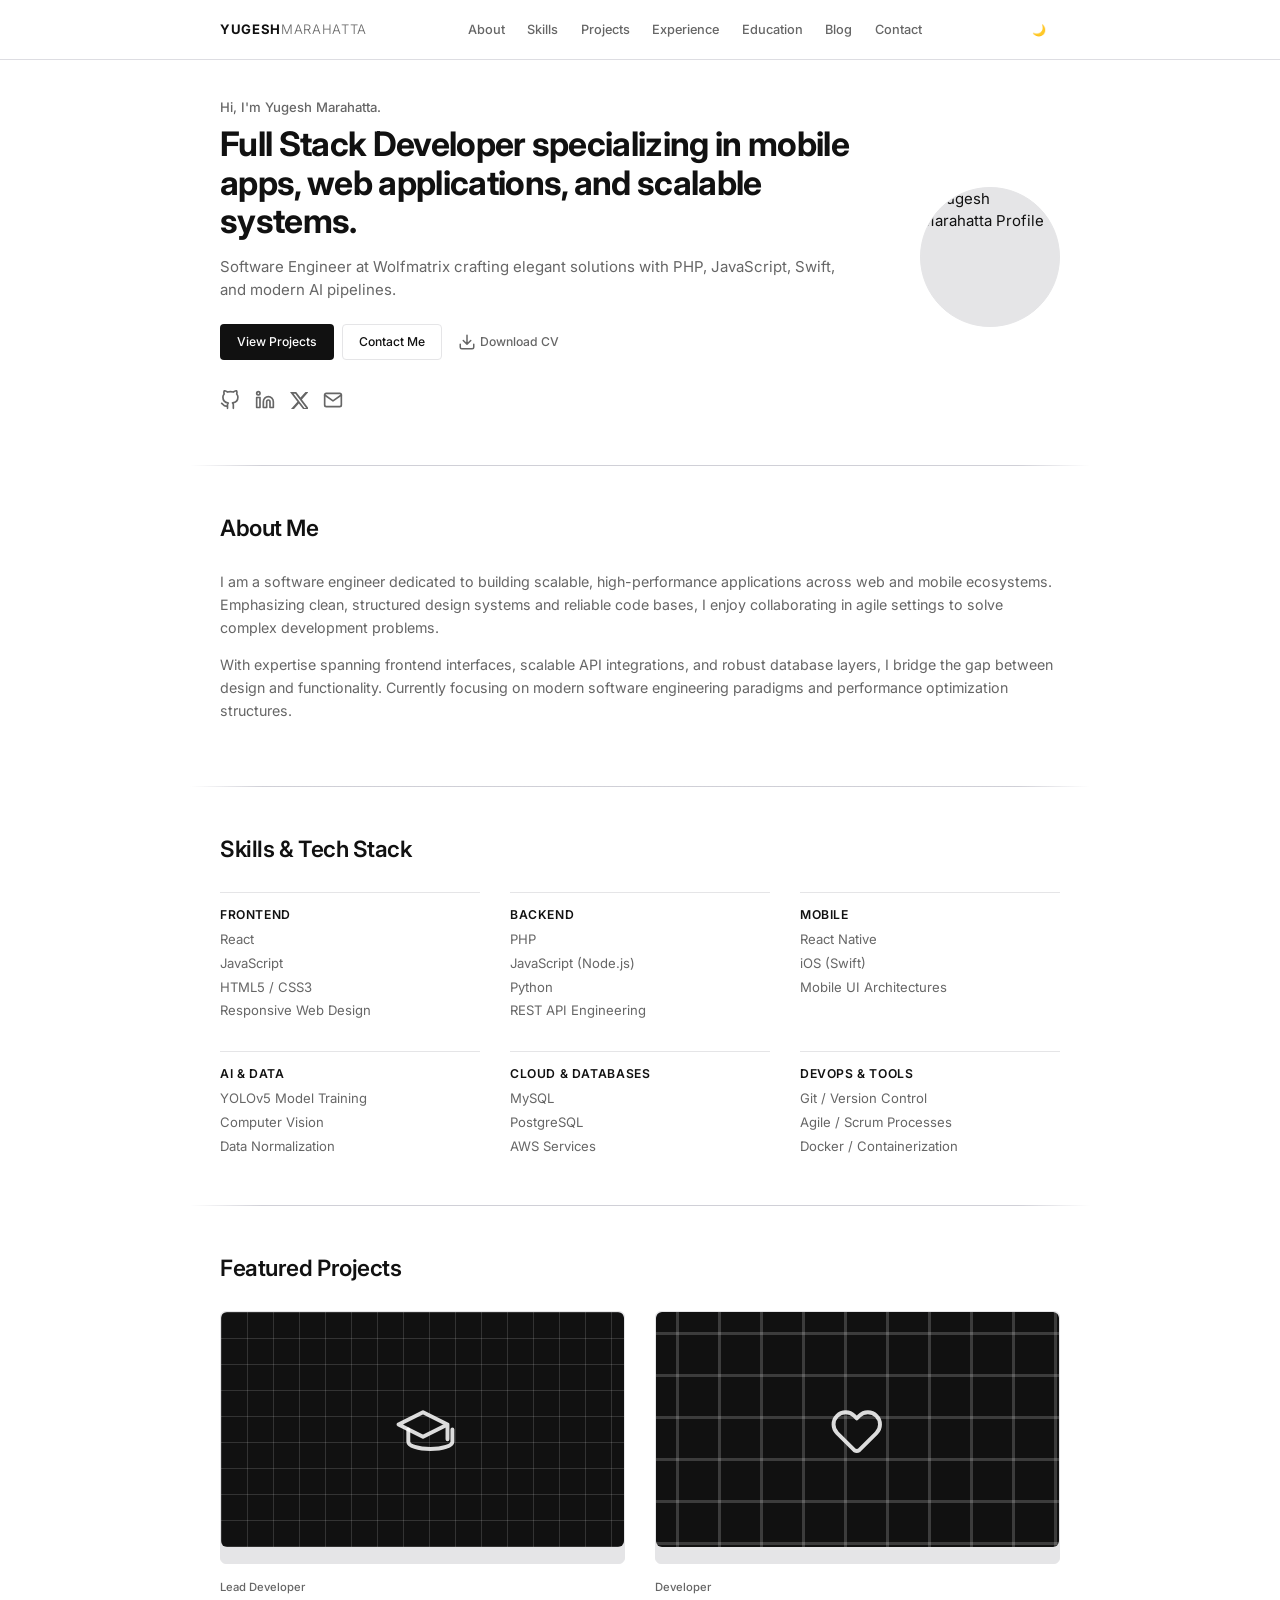
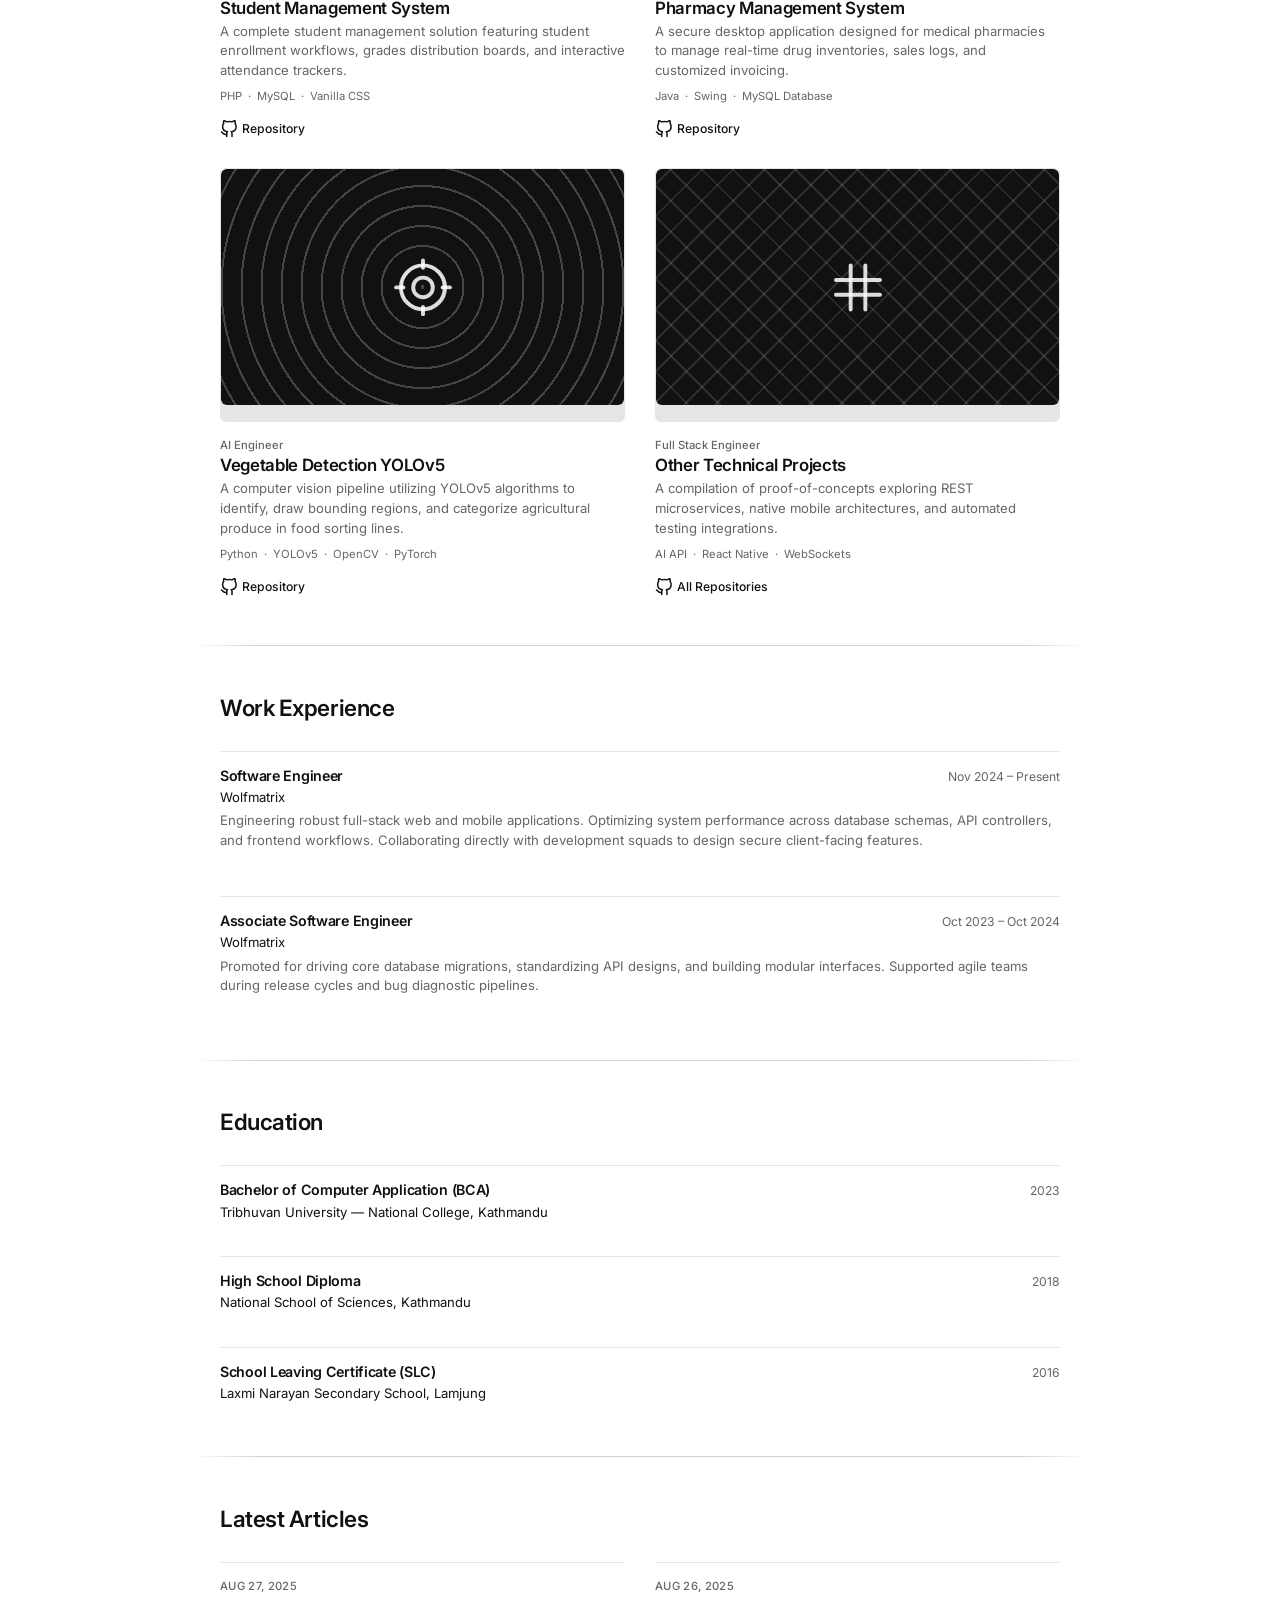
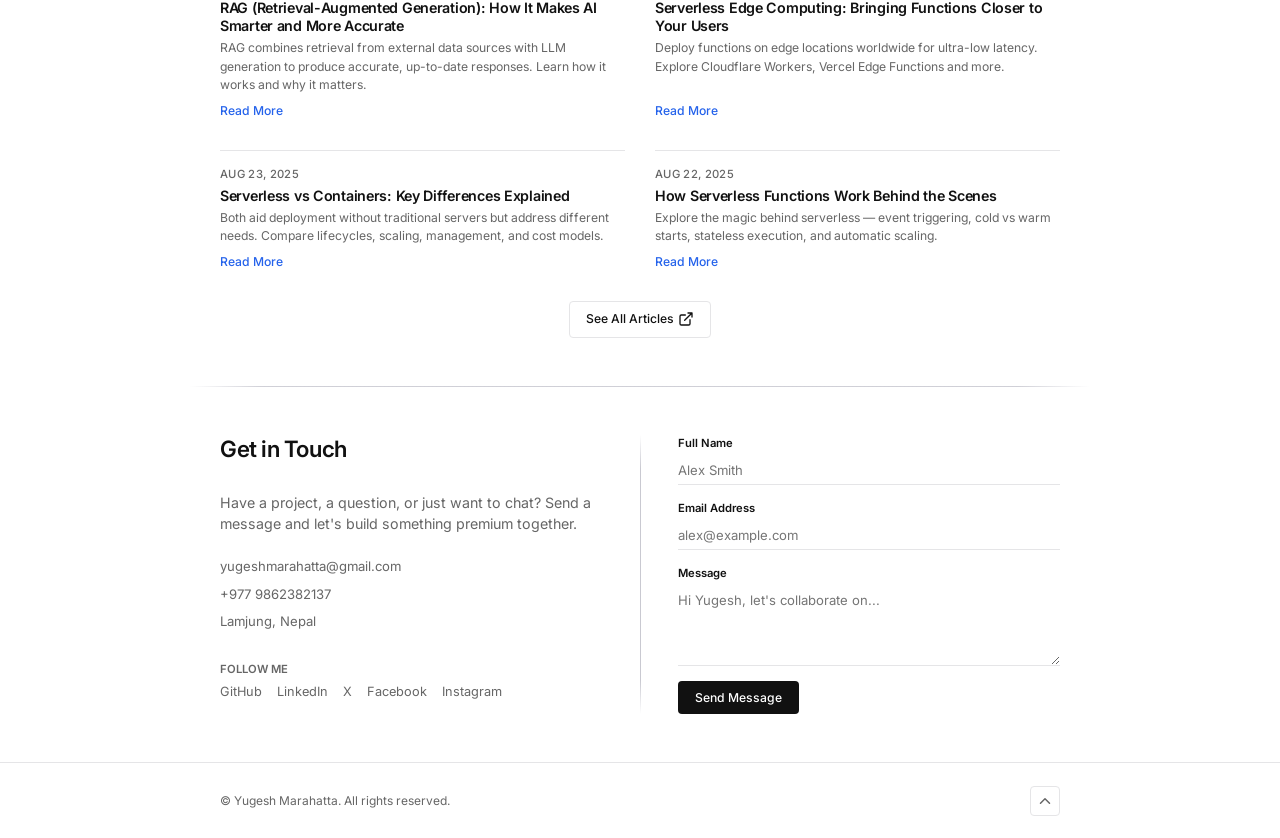
==== commit 1f9b361b: "V2.1" ====
--- a/index.html
+++ b/index.html
@@ -119,6 +119,47 @@
         margin: 0.5rem 0 2rem;
         background: linear-gradient(to right, transparent, rgba(120, 120, 140, 0.4) 12%, rgba(120, 120, 140, 0.4) 88%, transparent);
       }
+    }
+
+    /* ---- Tighter section rhythm + minimal section dividers ---- */
+    .section {
+      padding-top: 3.25rem;
+      padding-bottom: 3.25rem;
+    }
+
+    .hero-section {
+      padding-top: 2.5rem;
+    }
+
+    .section + .section > .container {
+      position: relative;
+    }
+
+    /* Divider between header and hero, matching the footer divider style */
+    #siteHeader {
+      position: sticky;
+      top: 0;
+      z-index: 1000;
+    }
+
+    #siteHeader::after {
+      content: "";
+      position: absolute;
+      left: 0;
+      right: 0;
+      bottom: 0;
+      height: 1px;
+      background: rgba(120, 120, 140, 0.25);
+    }
+
+    .section + .section > .container::before {
+      content: "";
+      position: absolute;
+      top: -3.25rem;
+      left: 0;
+      right: 0;
+      height: 1px;
+      background: linear-gradient(to right, transparent, rgba(120, 120, 140, 0.35) 8%, rgba(120, 120, 140, 0.35) 92%, transparent);
     }
   </style>
 
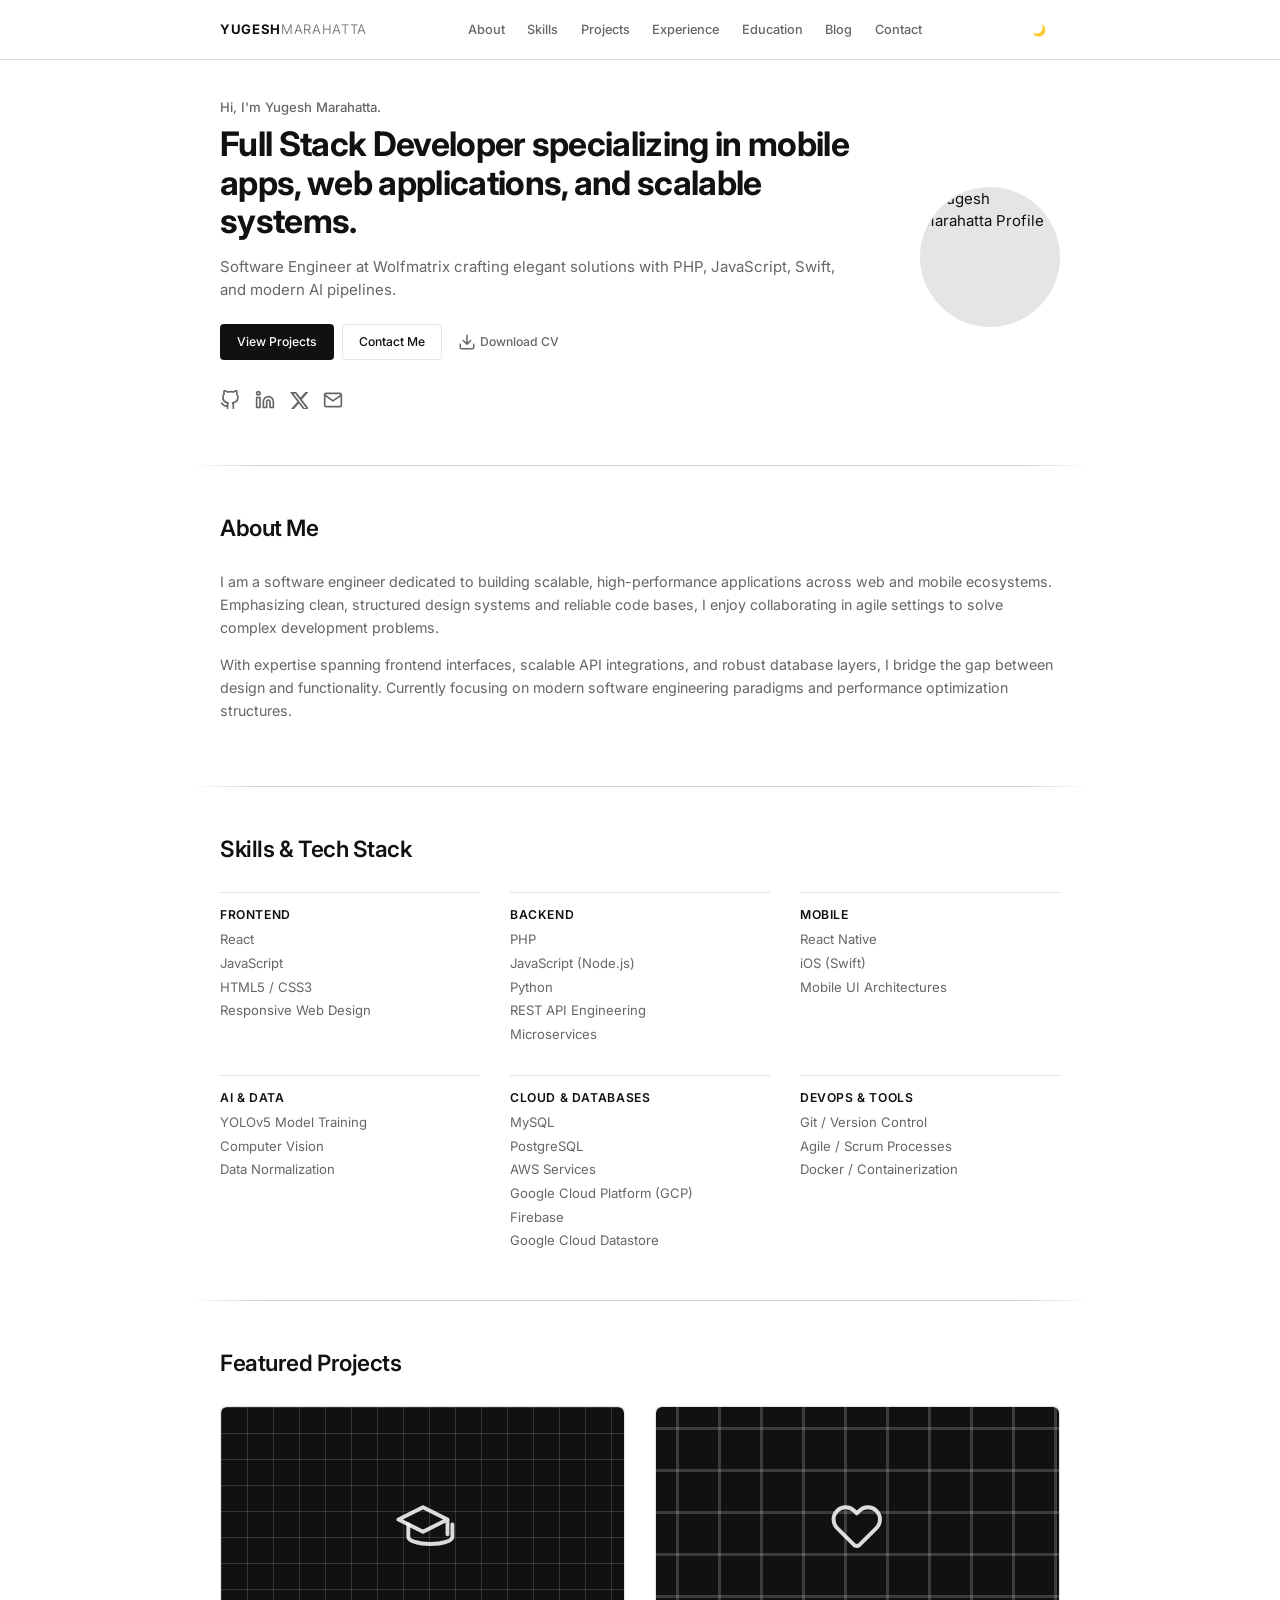
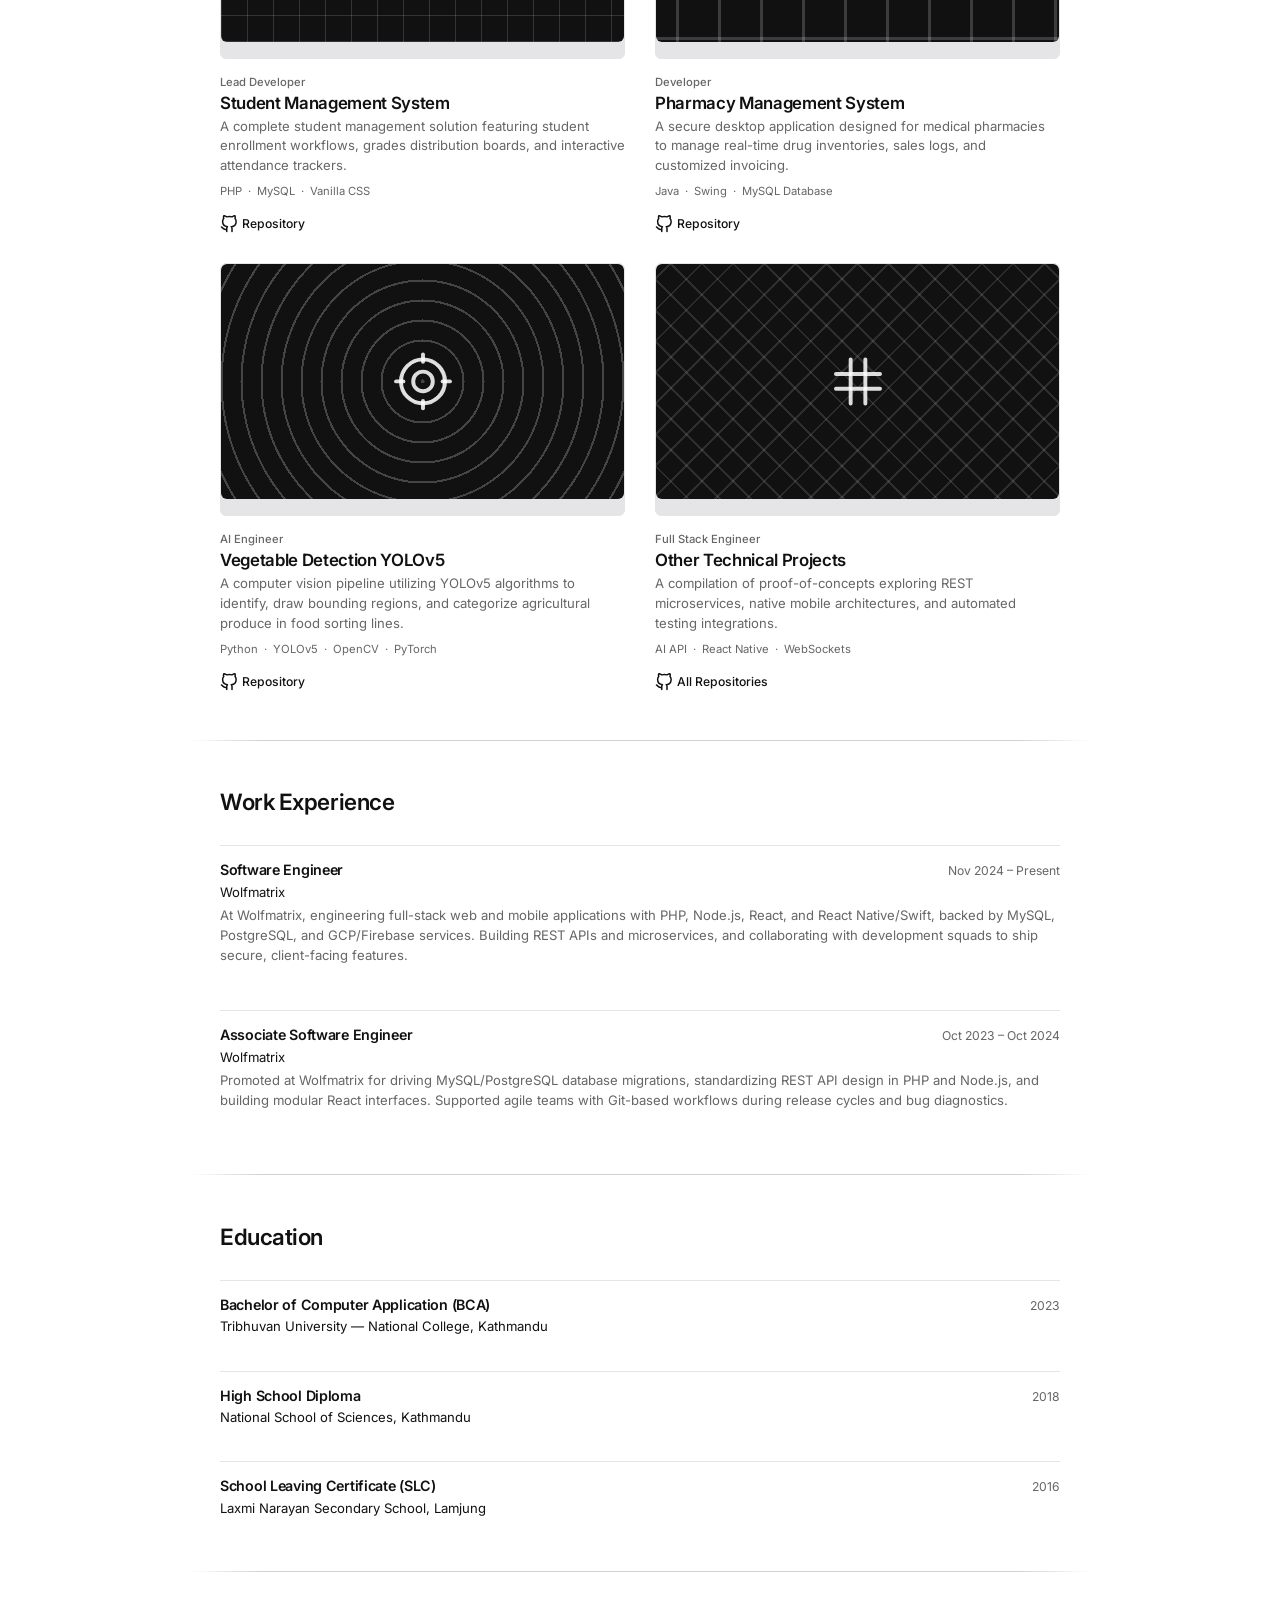
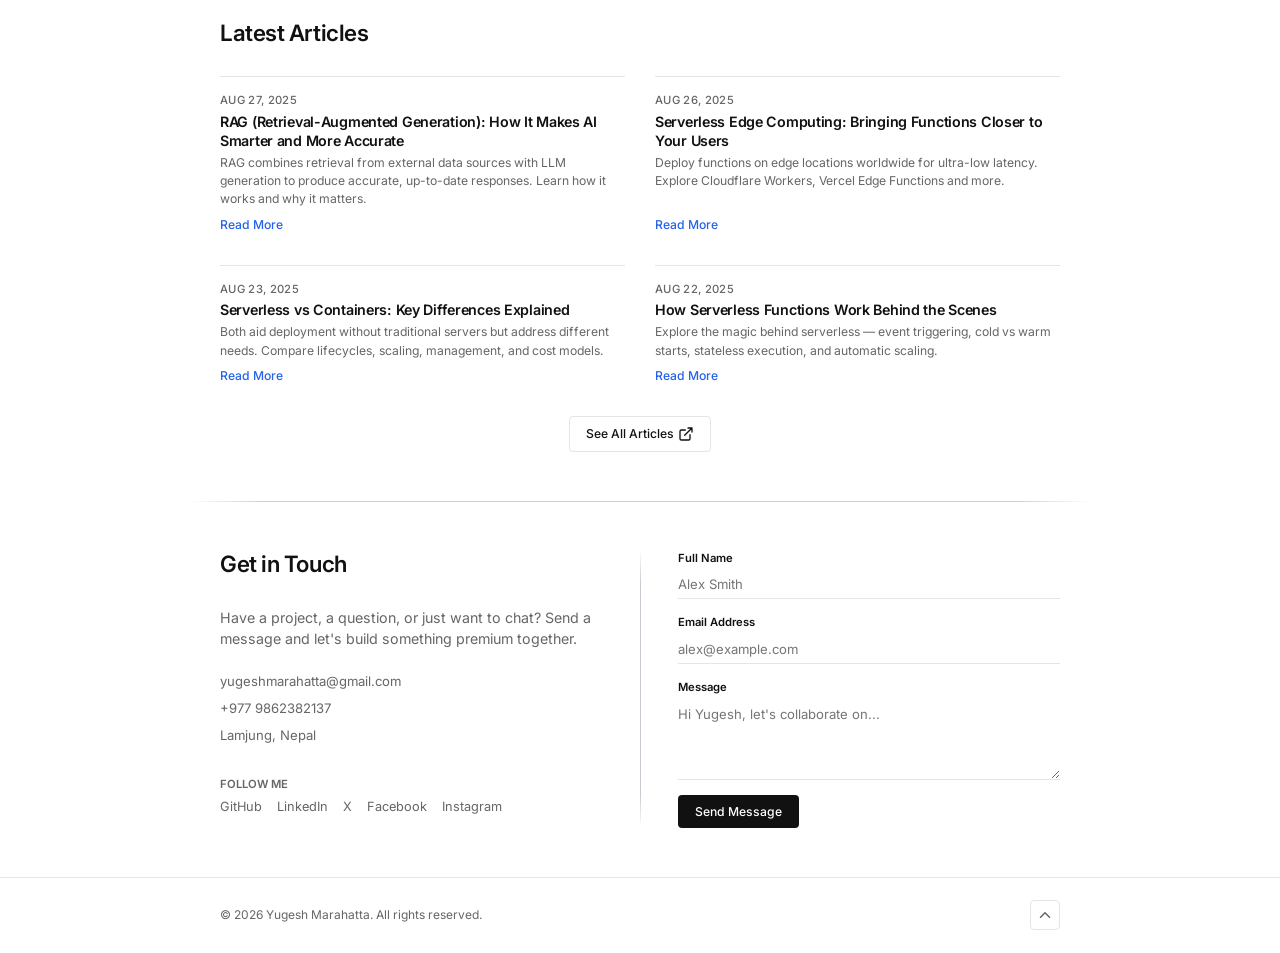
==== commit f9c1fc34: "V2.3" ====
--- a/index.html
+++ b/index.html
@@ -28,6 +28,16 @@
   <link rel="preconnect" href="https://fonts.googleapis.com">
   <link rel="preconnect" href="https://fonts.gstatic.com" crossorigin>
   <link href="https://fonts.googleapis.com/css2?family=Inter:wght@400;500;600;700&display=swap" rel="stylesheet">
+
+  <!-- PWA / Add to Home Screen -->
+  <link rel="manifest" href="manifest.json">
+  <meta name="theme-color" content="#111111">
+  <meta name="mobile-web-app-capable" content="yes">
+  <meta name="apple-mobile-web-app-capable" content="yes">
+  <meta name="apple-mobile-web-app-status-bar-style" content="black-translucent">
+  <meta name="apple-mobile-web-app-title" content="Yugesh Marahatta">
+  <link rel="apple-touch-icon" href="assets/img/icons/icon-192.png">
+  <link rel="apple-touch-icon" sizes="180x180" href="assets/img/icons/icon-192.png">
   
   <!-- Main Stylesheet -->
   <link href="assets/css/style.css" rel="stylesheet">
@@ -119,6 +129,11 @@
         margin: 0.5rem 0 2rem;
         background: linear-gradient(to right, transparent, rgba(120, 120, 140, 0.4) 12%, rgba(120, 120, 140, 0.4) 88%, transparent);
       }
+    }
+
+    .blog-card-link {
+      display: inline-block;
+      cursor: pointer;
     }
 
     /* ---- Tighter section rhythm + minimal section dividers ---- */
@@ -320,6 +335,7 @@
               <li>JavaScript (Node.js)</li>
               <li>Python</li>
               <li>REST API Engineering</li>
+              <li>Microservices</li>
             </ul>
           </div>
 
@@ -347,6 +363,9 @@
               <li>MySQL</li>
               <li>PostgreSQL</li>
               <li>AWS Services</li>
+              <li>Google Cloud Platform (GCP)</li>
+              <li>Firebase</li>
+              <li>Google Cloud Datastore</li>
             </ul>
           </div>
 
@@ -488,7 +507,7 @@
               <div class="timeline-company">Wolfmatrix</div>
             </div>
             <div class="timeline-content">
-              <p>Engineering robust full-stack web and mobile applications. Optimizing system performance across database schemas, API controllers, and frontend workflows. Collaborating directly with development squads to design secure client-facing features.</p>
+              <p>At Wolfmatrix, engineering full-stack web and mobile applications with PHP, Node.js, React, and React Native/Swift, backed by MySQL, PostgreSQL, and GCP/Firebase services. Building REST APIs and microservices, and collaborating with development squads to ship secure, client-facing features.</p>
             </div>
           </div>
 
@@ -500,7 +519,7 @@
               <div class="timeline-company">Wolfmatrix</div>
             </div>
             <div class="timeline-content">
-              <p>Promoted for driving core database migrations, standardizing API designs, and building modular interfaces. Supported agile teams during release cycles and bug diagnostic pipelines.</p>
+              <p>Promoted at Wolfmatrix for driving MySQL/PostgreSQL database migrations, standardizing REST API design in PHP and Node.js, and building modular React interfaces. Supported agile teams with Git-based workflows during release cycles and bug diagnostics.</p>
             </div>
           </div>
 
@@ -556,7 +575,7 @@
             <span class="blog-card-date">Aug 27, 2025</span>
             <h3 class="blog-card-title">RAG (Retrieval-Augmented Generation): How It Makes AI Smarter and More Accurate</h3>
             <p class="blog-card-desc">RAG combines retrieval from external data sources with LLM generation to produce accurate, up-to-date responses. Learn how it works and why it matters.</p>
-             <span class="blog-card-link">Read More</span>
+             <a href="blog.html" class="blog-card-link">Read More</a>
           </article>
 
           <!-- Blog 2 -->
@@ -564,7 +583,7 @@
             <span class="blog-card-date">Aug 26, 2025</span>
             <h3 class="blog-card-title">Serverless Edge Computing: Bringing Functions Closer to Your Users</h3>
             <p class="blog-card-desc">Deploy functions on edge locations worldwide for ultra-low latency. Explore Cloudflare Workers, Vercel Edge Functions and more.</p>
-             <span class="blog-card-link">Read More</span>
+             <a href="blog.html" class="blog-card-link">Read More</a>
           </article>
 
           <!-- Blog 3 -->
@@ -572,7 +591,7 @@
             <span class="blog-card-date">Aug 23, 2025</span>
             <h3 class="blog-card-title">Serverless vs Containers: Key Differences Explained</h3>
             <p class="blog-card-desc">Both aid deployment without traditional servers but address different needs. Compare lifecycles, scaling, management, and cost models.</p>
-             <span class="blog-card-link">Read More</span>
+             <a href="blog.html" class="blog-card-link">Read More</a>
           </article>
 
           <!-- Blog 4 -->
@@ -580,7 +599,7 @@
             <span class="blog-card-date">Aug 22, 2025</span>
             <h3 class="blog-card-title">How Serverless Functions Work Behind the Scenes</h3>
             <p class="blog-card-desc">Explore the magic behind serverless — event triggering, cold vs warm starts, stateless execution, and automatic scaling.</p>
-             <span class="blog-card-link">Read More</span>
+             <a href="blog.html" class="blog-card-link">Read More</a>
           </article>
 
         </div>
@@ -664,7 +683,7 @@
   <!-- Footer Section -->
   <footer>
     <div class="container footer-container">
-      <div class="footer-copy">© Yugesh Marahatta. All rights reserved.</div>
+      <div class="footer-copy">© <span id="currentYear">2026</span> Yugesh Marahatta. All rights reserved.</div>
       <a href="#home" class="back-to-top" aria-label="Back to top of page">
         <svg width="18" height="18" viewBox="0 0 24 24" fill="none" stroke="currentColor" stroke-width="2" stroke-linecap="round" stroke-linejoin="round"><polyline points="18 15 12 9 6 15"/></svg>
       </a>
@@ -679,5 +698,26 @@
 
   <!-- Main JavaScript -->
   <script src="assets/js/main.js"></script>
+
+  <!-- PWA: register service worker for offline support -->
+  <script>
+    if ('serviceWorker' in navigator) {
+      window.addEventListener('load', () => {
+        navigator.serviceWorker.register('sw.js').catch((err) => {
+          console.warn('Service worker registration failed:', err);
+        });
+      });
+    }
+  </script>
+
+  <!-- Footer: keep copyright year current automatically -->
+  <script>
+    (function () {
+      const yearEl = document.getElementById('currentYear');
+      if (yearEl) {
+        yearEl.textContent = new Date().getFullYear();
+      }
+    })();
+  </script>
 </body>
 </html>
